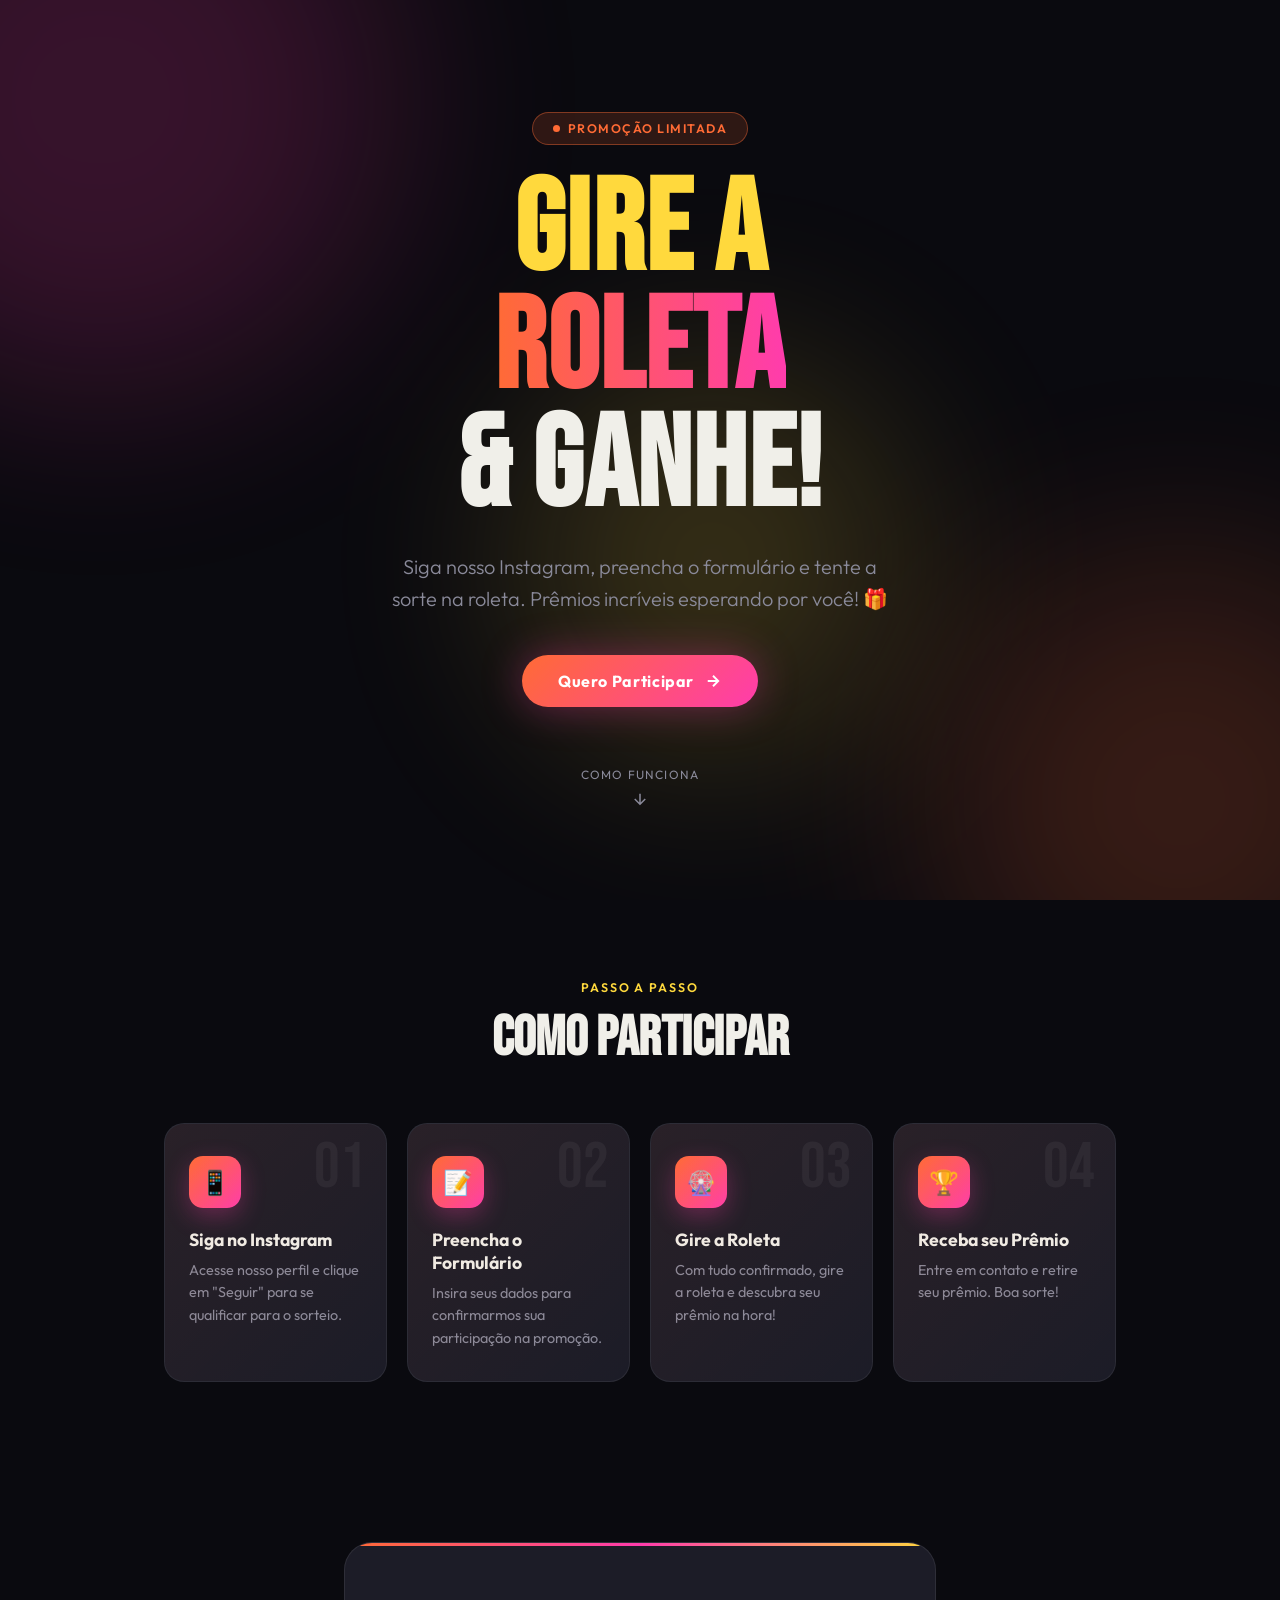
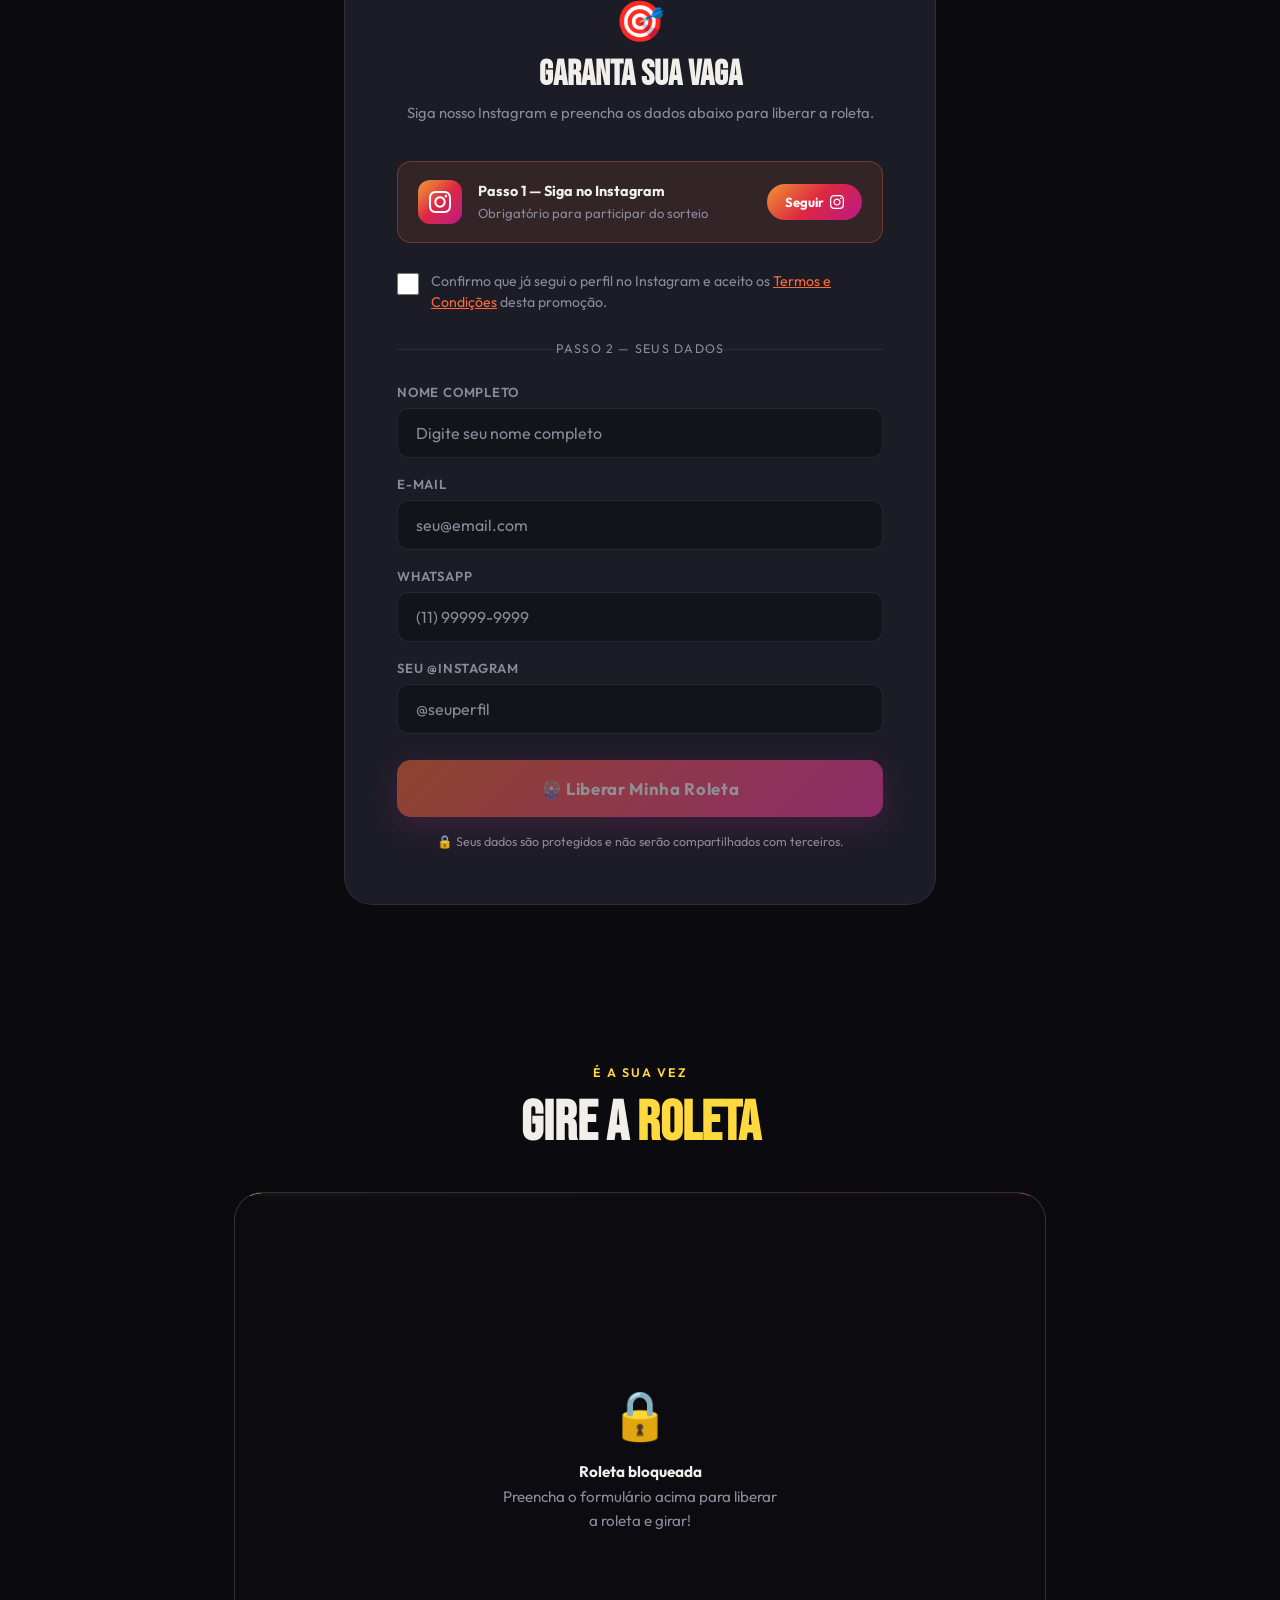
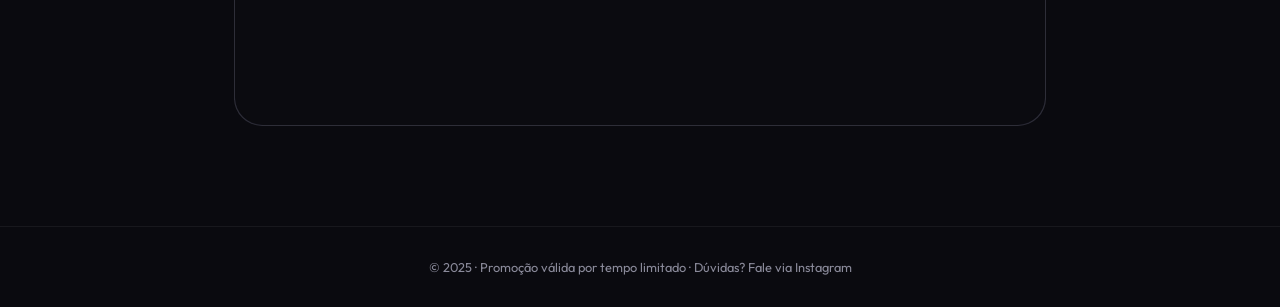
==== landing-promocional.html @ 001ea547 "Add files via upload" ====
<!DOCTYPE html>
<html lang="pt-BR">
<head>
  <meta charset="UTF-8" />
  <meta name="viewport" content="width=device-width, initial-scale=1.0" />
  <title>Gire a Roleta & Ganhe!</title>
  <link href="https://fonts.googleapis.com/css2?family=Bebas+Neue&family=Outfit:wght@300;400;600;700&display=swap" rel="stylesheet" />
  <style>
    :root {
      --gold: #FFD93D;
      --orange: #FF6B35;
      --pink: #FF3CAC;
      --bg: #0A0A0F;
      --surface: #13131A;
      --card: #1C1C27;
      --text: #F0EFE9;
      --muted: #8A8A9A;
    }

    *, *::before, *::after { box-sizing: border-box; margin: 0; padding: 0; }

    html { scroll-behavior: smooth; }

    body {
      font-family: 'Outfit', sans-serif;
      background: var(--bg);
      color: var(--text);
      overflow-x: hidden;
    }

    /* ── BACKGROUND BLOBS ── */
    .blobs {
      position: fixed; inset: 0; z-index: 0; pointer-events: none; overflow: hidden;
    }
    .blob {
      position: absolute; border-radius: 50%; filter: blur(100px); opacity: 0.18;
      animation: drift 18s ease-in-out infinite alternate;
    }
    .blob-1 { width: 600px; height: 600px; background: var(--pink); top: -200px; left: -200px; animation-delay: 0s; }
    .blob-2 { width: 500px; height: 500px; background: var(--orange); bottom: -150px; right: -150px; animation-delay: -6s; }
    .blob-3 { width: 400px; height: 400px; background: var(--gold); top: 40%; left: 40%; animation-delay: -12s; }

    @keyframes drift {
      from { transform: translate(0, 0) scale(1); }
      to   { transform: translate(40px, 30px) scale(1.08); }
    }

    /* ── WRAPPER ── */
    .wrapper { position: relative; z-index: 1; }

    /* ── HERO ── */
    .hero {
      min-height: 100vh;
      display: flex; flex-direction: column; align-items: center; justify-content: center;
      text-align: center;
      padding: 80px 24px 60px;
      gap: 0;
    }

    .badge {
      display: inline-flex; align-items: center; gap: 8px;
      background: rgba(255,109,53,0.15);
      border: 1px solid rgba(255,109,53,0.4);
      border-radius: 999px;
      padding: 8px 20px;
      font-size: 0.78rem;
      font-weight: 600;
      letter-spacing: 0.12em;
      text-transform: uppercase;
      color: var(--orange);
      margin-bottom: 28px;
      animation: fadeUp 0.6s ease both;
    }
    .badge .dot { width: 7px; height: 7px; background: var(--orange); border-radius: 50%; animation: pulse 1.4s ease infinite; }
    @keyframes pulse { 0%,100%{opacity:1;transform:scale(1)} 50%{opacity:0.5;transform:scale(1.4)} }

    .hero-title {
      font-family: 'Bebas Neue', sans-serif;
      font-size: clamp(3.5rem, 10vw, 8rem);
      line-height: 0.92;
      letter-spacing: 0.01em;
      animation: fadeUp 0.6s 0.1s ease both;
    }
    .hero-title .line-gold { color: var(--gold); }
    .hero-title .line-grad {
      background: linear-gradient(90deg, var(--orange), var(--pink));
      -webkit-background-clip: text; -webkit-text-fill-color: transparent;
    }

    .hero-sub {
      margin-top: 24px;
      font-size: clamp(1rem, 2.5vw, 1.25rem);
      color: var(--muted);
      max-width: 520px;
      line-height: 1.6;
      font-weight: 300;
      animation: fadeUp 0.6s 0.2s ease both;
    }

    .hero-cta {
      margin-top: 40px;
      animation: fadeUp 0.6s 0.3s ease both;
    }
    .btn-primary {
      display: inline-flex; align-items: center; gap: 10px;
      background: linear-gradient(135deg, var(--orange), var(--pink));
      color: #fff;
      font-family: 'Outfit', sans-serif;
      font-weight: 700;
      font-size: 1rem;
      letter-spacing: 0.04em;
      padding: 16px 36px;
      border-radius: 999px;
      border: none;
      cursor: pointer;
      text-decoration: none;
      transition: transform 0.2s, box-shadow 0.2s;
      box-shadow: 0 0 40px rgba(255,60,172,0.35);
    }
    .btn-primary:hover { transform: translateY(-3px) scale(1.03); box-shadow: 0 0 60px rgba(255,60,172,0.5); }
    .btn-primary svg { transition: transform 0.2s; }
    .btn-primary:hover svg { transform: translateX(4px); }

    .scroll-hint {
      margin-top: 60px;
      display: flex; flex-direction: column; align-items: center; gap: 8px;
      color: var(--muted); font-size: 0.75rem; letter-spacing: 0.1em; text-transform: uppercase;
      animation: fadeUp 0.6s 0.5s ease both;
    }
    .scroll-hint .arrow { animation: bounce 1.6s ease infinite; }
    @keyframes bounce { 0%,100%{transform:translateY(0)} 50%{transform:translateY(6px)} }

    @keyframes fadeUp { from { opacity:0; transform:translateY(24px); } to { opacity:1; transform:translateY(0); } }

    /* ── STEPS ── */
    .steps-section {
      padding: 80px 24px;
      max-width: 1000px;
      margin: 0 auto;
    }
    .section-label {
      text-align: center;
      font-size: 0.78rem;
      font-weight: 600;
      letter-spacing: 0.16em;
      text-transform: uppercase;
      color: var(--gold);
      margin-bottom: 16px;
    }
    .section-title {
      font-family: 'Bebas Neue', sans-serif;
      font-size: clamp(2.2rem, 5vw, 3.5rem);
      text-align: center;
      line-height: 1;
      margin-bottom: 56px;
    }

    .steps-grid {
      display: grid;
      grid-template-columns: repeat(auto-fit, minmax(220px, 1fr));
      gap: 20px;
    }
    .step-card {
      background: var(--card);
      border: 1px solid rgba(255,255,255,0.07);
      border-radius: 20px;
      padding: 32px 24px;
      position: relative;
      overflow: hidden;
      transition: transform 0.25s, border-color 0.25s;
    }
    .step-card:hover { transform: translateY(-6px); border-color: rgba(255,109,53,0.4); }
    .step-card::before {
      content: '';
      position: absolute; inset: 0;
      background: linear-gradient(135deg, rgba(255,109,53,0.06), transparent);
      pointer-events: none;
    }
    .step-num {
      font-family: 'Bebas Neue', sans-serif;
      font-size: 4rem;
      line-height: 1;
      color: rgba(255,255,255,0.05);
      position: absolute; top: 12px; right: 20px;
    }
    .step-icon {
      width: 52px; height: 52px;
      background: linear-gradient(135deg, var(--orange), var(--pink));
      border-radius: 14px;
      display: flex; align-items: center; justify-content: center;
      font-size: 1.5rem;
      margin-bottom: 20px;
      box-shadow: 0 8px 24px rgba(255,60,172,0.3);
    }
    .step-card h3 { font-size: 1.1rem; font-weight: 700; margin-bottom: 8px; }
    .step-card p { font-size: 0.9rem; color: var(--muted); line-height: 1.55; }

    /* ── FORM SECTION ── */
    .form-section {
      padding: 80px 24px;
      max-width: 640px;
      margin: 0 auto;
      scroll-margin-top: 40px;
    }
    .form-card {
      background: var(--card);
      border: 1px solid rgba(255,255,255,0.08);
      border-radius: 28px;
      padding: clamp(28px, 6vw, 52px);
      position: relative;
      overflow: hidden;
    }
    .form-card::before {
      content: '';
      position: absolute; top: 0; left: 0; right: 0; height: 3px;
      background: linear-gradient(90deg, var(--orange), var(--pink), var(--gold));
    }

    .form-header { text-align: center; margin-bottom: 36px; }
    .form-header .emoji { font-size: 2.5rem; margin-bottom: 12px; display: block; }
    .form-header h2 {
      font-family: 'Bebas Neue', sans-serif;
      font-size: 2.2rem;
      line-height: 1;
      margin-bottom: 10px;
    }
    .form-header p { color: var(--muted); font-size: 0.92rem; line-height: 1.55; }

    /* Instagram step */
    .ig-step {
      background: rgba(255,109,53,0.1);
      border: 1px solid rgba(255,109,53,0.3);
      border-radius: 14px;
      padding: 18px 20px;
      display: flex; align-items: center; gap: 16px;
      margin-bottom: 28px;
      transition: border-color 0.2s;
    }
    .ig-step:hover { border-color: rgba(255,109,53,0.6); }
    .ig-logo {
      width: 44px; height: 44px; flex-shrink: 0;
      background: linear-gradient(135deg, #f09433, #e6683c, #dc2743, #cc2366, #bc1888);
      border-radius: 12px;
      display: flex; align-items: center; justify-content: center;
    }
    .ig-logo svg { color: #fff; }
    .ig-step-text { flex: 1; }
    .ig-step-text strong { display: block; font-size: 0.9rem; margin-bottom: 2px; }
    .ig-step-text span { font-size: 0.82rem; color: var(--muted); }
    .ig-btn {
      display: inline-flex; align-items: center; gap: 6px;
      background: linear-gradient(135deg, #f09433, #dc2743, #bc1888);
      color: #fff;
      font-weight: 700;
      font-size: 0.82rem;
      padding: 10px 18px;
      border-radius: 999px;
      text-decoration: none;
      white-space: nowrap;
      transition: transform 0.2s, opacity 0.2s;
    }
    .ig-btn:hover { transform: scale(1.05); opacity: 0.9; }

    /* Confirm checkbox */
    .confirm-row {
      display: flex; align-items: flex-start; gap: 12px;
      margin-bottom: 28px;
    }
    .custom-checkbox {
      width: 22px; height: 22px; flex-shrink: 0; margin-top: 2px;
      accent-color: var(--orange);
      cursor: pointer;
    }
    .confirm-row label { font-size: 0.88rem; color: var(--muted); line-height: 1.5; cursor: pointer; }
    .confirm-row label a { color: var(--orange); }

    /* Form fields */
    .form-group { margin-bottom: 18px; }
    .form-group label {
      display: block;
      font-size: 0.82rem;
      font-weight: 600;
      letter-spacing: 0.06em;
      text-transform: uppercase;
      color: var(--muted);
      margin-bottom: 8px;
    }
    .form-group input {
      width: 100%;
      background: var(--surface);
      border: 1.5px solid rgba(255,255,255,0.08);
      border-radius: 12px;
      padding: 14px 18px;
      color: var(--text);
      font-family: 'Outfit', sans-serif;
      font-size: 1rem;
      outline: none;
      transition: border-color 0.2s, box-shadow 0.2s;
    }
    .form-group input:focus {
      border-color: var(--orange);
      box-shadow: 0 0 0 3px rgba(255,109,53,0.15);
    }
    .form-group input::placeholder { color: var(--muted); }

    .form-divider {
      text-align: center;
      font-size: 0.78rem;
      color: var(--muted);
      letter-spacing: 0.1em;
      text-transform: uppercase;
      margin: 28px 0;
      position: relative;
    }
    .form-divider::before, .form-divider::after {
      content: '';
      position: absolute; top: 50%;
      width: calc(50% - 60px);
      height: 1px;
      background: rgba(255,255,255,0.07);
    }
    .form-divider::before { left: 0; }
    .form-divider::after { right: 0; }

    .btn-submit {
      width: 100%;
      background: linear-gradient(135deg, var(--orange), var(--pink));
      color: #fff;
      font-family: 'Outfit', sans-serif;
      font-weight: 700;
      font-size: 1.05rem;
      letter-spacing: 0.04em;
      padding: 18px;
      border-radius: 14px;
      border: none;
      cursor: pointer;
      transition: transform 0.2s, box-shadow 0.2s, opacity 0.2s;
      box-shadow: 0 8px 32px rgba(255,60,172,0.3);
      margin-top: 8px;
    }
    .btn-submit:hover { transform: translateY(-2px); box-shadow: 0 12px 40px rgba(255,60,172,0.45); }
    .btn-submit:disabled { opacity: 0.5; cursor: not-allowed; transform: none; }

    .privacy-note {
      text-align: center;
      font-size: 0.78rem;
      color: var(--muted);
      margin-top: 16px;
      line-height: 1.5;
    }

    /* ── SUCCESS STATE ── */
    .success-state {
      display: none;
      text-align: center;
      padding: 20px 0;
    }
    .success-state .trophy { font-size: 4rem; display: block; margin-bottom: 16px; animation: pop 0.5s ease; }
    .success-state h3 {
      font-family: 'Bebas Neue', sans-serif;
      font-size: 2rem;
      margin-bottom: 12px;
      background: linear-gradient(90deg, var(--gold), var(--orange));
      -webkit-background-clip: text; -webkit-text-fill-color: transparent;
    }
    .success-state p { color: var(--muted); line-height: 1.6; margin-bottom: 28px; }
    @keyframes pop { from{transform:scale(0) rotate(-20deg)} 60%{transform:scale(1.2) rotate(5deg)} to{transform:scale(1) rotate(0)} }

    /* ── ROLETA SECTION ── */
    .roleta-section {
      padding: 80px 24px 100px;
      max-width: 860px;
      margin: 0 auto;
      text-align: center;
    }
    .roleta-wrapper {
      background: var(--card);
      border: 1px solid rgba(255,255,255,0.08);
      border-radius: 28px;
      padding: clamp(32px, 6vw, 56px);
      position: relative;
      overflow: hidden;
    }
    .roleta-wrapper::before {
      content: '';
      position: absolute; top: 0; left: 0; right: 0; height: 3px;
      background: linear-gradient(90deg, var(--gold), var(--orange), var(--pink));
    }
    .roleta-locked {
      position: absolute; inset: 0;
      background: rgba(10,10,15,0.92);
      backdrop-filter: blur(6px);
      border-radius: 28px;
      display: flex; flex-direction: column; align-items: center; justify-content: center;
      z-index: 10;
      gap: 16px;
      transition: opacity 0.4s;
    }
    .roleta-locked .lock-icon { font-size: 3rem; }
    .roleta-locked p { color: var(--muted); font-size: 0.95rem; max-width: 280px; line-height: 1.6; text-align: center; }
    .roleta-locked strong { color: var(--text); }

    .embed-container { min-height: 420px; }
    .embed-container iframe, .embed-container > * { max-width: 100%; }

    /* ── FOOTER ── */
    footer {
      padding: 32px 24px;
      text-align: center;
      border-top: 1px solid rgba(255,255,255,0.06);
      color: var(--muted);
      font-size: 0.8rem;
    }

    /* ── RESPONSIVE ── */
    @media (max-width: 600px) {
      .ig-step { flex-wrap: wrap; }
      .ig-btn { width: 100%; justify-content: center; margin-top: 8px; }
      .steps-grid { grid-template-columns: 1fr; }
    }
  </style>
</head>
<body>

<div class="blobs">
  <div class="blob blob-1"></div>
  <div class="blob blob-2"></div>
  <div class="blob blob-3"></div>
</div>

<div class="wrapper">

  <!-- ── HERO ── -->
  <section class="hero">
    <div class="badge">
      <span class="dot"></span>
      Promoção Limitada
    </div>
    <h1 class="hero-title">
      <span class="line-gold">GIRE A</span><br>
      <span class="line-grad">ROLETA</span><br>
      <span>&amp; GANHE!</span>
    </h1>
    <p class="hero-sub">
      Siga nosso Instagram, preencha o formulário e tente a sorte na roleta. 
      Prêmios incríveis esperando por você! 🎁
    </p>
    <div class="hero-cta">
      <a href="#participar" class="btn-primary">
        Quero Participar
        <svg width="18" height="18" fill="none" stroke="currentColor" stroke-width="2.5" viewBox="0 0 24 24"><path d="M5 12h14M12 5l7 7-7 7"/></svg>
      </a>
    </div>
    <div class="scroll-hint">
      <span>Como funciona</span>
      <svg class="arrow" width="18" height="18" fill="none" stroke="currentColor" stroke-width="2" viewBox="0 0 24 24"><path d="M12 5v14M5 12l7 7 7-7"/></svg>
    </div>
  </section>

  <!-- ── STEPS ── -->
  <section class="steps-section">
    <p class="section-label">Passo a passo</p>
    <h2 class="section-title">Como Participar</h2>
    <div class="steps-grid">
      <div class="step-card">
        <span class="step-num">01</span>
        <div class="step-icon">📱</div>
        <h3>Siga no Instagram</h3>
        <p>Acesse nosso perfil e clique em "Seguir" para se qualificar para o sorteio.</p>
      </div>
      <div class="step-card">
        <span class="step-num">02</span>
        <div class="step-icon">📝</div>
        <h3>Preencha o Formulário</h3>
        <p>Insira seus dados para confirmarmos sua participação na promoção.</p>
      </div>
      <div class="step-card">
        <span class="step-num">03</span>
        <div class="step-icon">🎡</div>
        <h3>Gire a Roleta</h3>
        <p>Com tudo confirmado, gire a roleta e descubra seu prêmio na hora!</p>
      </div>
      <div class="step-card">
        <span class="step-num">04</span>
        <div class="step-icon">🏆</div>
        <h3>Receba seu Prêmio</h3>
        <p>Entre em contato e retire seu prêmio. Boa sorte!</p>
      </div>
    </div>
  </section>

  <!-- ── FORM SECTION ── -->
  <section class="form-section" id="participar">
    <div class="form-card">

      <div id="form-content">
        <div class="form-header">
          <span class="emoji">🎯</span>
          <h2>Garanta sua Vaga</h2>
          <p>Siga nosso Instagram e preencha os dados abaixo para liberar a roleta.</p>
        </div>

        <!-- Instagram step -->
        <div class="ig-step">
          <div class="ig-logo">
            <svg width="22" height="22" fill="currentColor" viewBox="0 0 24 24">
              <path d="M12 2.163c3.204 0 3.584.012 4.85.07 3.252.148 4.771 1.691 4.919 4.919.058 1.265.069 1.645.069 4.849 0 3.205-.012 3.584-.069 4.849-.149 3.225-1.664 4.771-4.919 4.919-1.266.058-1.644.07-4.85.07-3.204 0-3.584-.012-4.849-.07-3.26-.149-4.771-1.699-4.919-4.92-.058-1.265-.07-1.644-.07-4.849 0-3.204.013-3.583.07-4.849.149-3.227 1.664-4.771 4.919-4.919 1.266-.057 1.645-.069 4.849-.069zm0-2.163c-3.259 0-3.667.014-4.947.072-4.358.2-6.78 2.618-6.98 6.98-.059 1.281-.073 1.689-.073 4.948 0 3.259.014 3.668.072 4.948.2 4.358 2.618 6.78 6.98 6.98 1.281.058 1.689.072 4.948.072 3.259 0 3.668-.014 4.948-.072 4.354-.2 6.782-2.618 6.979-6.98.059-1.28.073-1.689.073-4.948 0-3.259-.014-3.667-.072-4.947-.196-4.354-2.617-6.78-6.979-6.98-1.281-.059-1.69-.073-4.949-.073zm0 5.838c-3.403 0-6.162 2.759-6.162 6.162s2.759 6.163 6.162 6.163 6.162-2.759 6.162-6.163c0-3.403-2.759-6.162-6.162-6.162zm0 10.162c-2.209 0-4-1.79-4-4 0-2.209 1.791-4 4-4s4 1.791 4 4c0 2.21-1.791 4-4 4zm6.406-11.845c-.796 0-1.441.645-1.441 1.44s.645 1.44 1.441 1.44c.795 0 1.439-.645 1.439-1.44s-.644-1.44-1.439-1.44z"/>
            </svg>
          </div>
          <div class="ig-step-text">
            <strong>Passo 1 — Siga no Instagram</strong>
            <span>Obrigatório para participar do sorteio</span>
          </div>
          <a href="https://www.instagram.com/" target="_blank" class="ig-btn" id="ig-follow-btn" onclick="markFollowed()">
            Seguir
            <svg width="14" height="14" fill="currentColor" viewBox="0 0 24 24"><path d="M12 2.163c3.204 0 3.584.012 4.85.07 3.252.148 4.771 1.691 4.919 4.919.058 1.265.069 1.645.069 4.849 0 3.205-.012 3.584-.069 4.849-.149 3.225-1.664 4.771-4.919 4.919-1.266.058-1.644.07-4.85.07-3.204 0-3.584-.012-4.849-.07-3.26-.149-4.771-1.699-4.919-4.92-.058-1.265-.07-1.644-.07-4.849 0-3.204.013-3.583.07-4.849.149-3.227 1.664-4.771 4.919-4.919 1.266-.057 1.645-.069 4.849-.069zm0-2.163c-3.259 0-3.667.014-4.947.072-4.358.2-6.78 2.618-6.98 6.98-.059 1.281-.073 1.689-.073 4.948 0 3.259.014 3.668.072 4.948.2 4.358 2.618 6.78 6.98 6.98 1.281.058 1.689.072 4.948.072 3.259 0 3.668-.014 4.948-.072 4.354-.2 6.782-2.618 6.979-6.98.059-1.28.073-1.689.073-4.948 0-3.259-.014-3.667-.072-4.947-.196-4.354-2.617-6.78-6.979-6.98-1.281-.059-1.69-.073-4.949-.073zm0 5.838c-3.403 0-6.162 2.759-6.162 6.162s2.759 6.163 6.162 6.163 6.162-2.759 6.162-6.163c0-3.403-2.759-6.162-6.162-6.162zm0 10.162c-2.209 0-4-1.79-4-4 0-2.209 1.791-4 4-4s4 1.791 4 4c0 2.21-1.791 4-4 4zm6.406-11.845c-.796 0-1.441.645-1.441 1.44s.645 1.44 1.441 1.44c.795 0 1.439-.645 1.439-1.44s-.644-1.44-1.439-1.44z"/></svg>
          </a>
        </div>

        <!-- Confirm followed -->
        <div class="confirm-row">
          <input type="checkbox" class="custom-checkbox" id="followed-check" onchange="toggleSubmit()" />
          <label for="followed-check">
            Confirmo que já segui o perfil no Instagram e aceito os <a href="#">Termos e Condições</a> desta promoção.
          </label>
        </div>

        <div class="form-divider">Passo 2 — Seus Dados</div>

        <!-- Fields -->
        <div class="form-group">
          <label for="nome">Nome Completo</label>
          <input type="text" id="nome" placeholder="Digite seu nome completo" required />
        </div>
        <div class="form-group">
          <label for="email">E-mail</label>
          <input type="email" id="email" placeholder="seu@email.com" required />
        </div>
        <div class="form-group">
          <label for="whatsapp">WhatsApp</label>
          <input type="tel" id="whatsapp" placeholder="(11) 99999-9999" />
        </div>
        <div class="form-group">
          <label for="instagram">Seu @Instagram</label>
          <input type="text" id="instagram" placeholder="@seuperfil" required />
        </div>

        <button class="btn-submit" id="submit-btn" onclick="handleSubmit()" disabled>
          🎡 Liberar Minha Roleta
        </button>

        <p class="privacy-note">🔒 Seus dados são protegidos e não serão compartilhados com terceiros.</p>
      </div>

      <!-- Success state -->
      <div class="success-state" id="success-state">
        <span class="trophy">🏆</span>
        <h3>Tá na Promoção!</h3>
        <p>Incrível! Você está participando. Agora role a página para baixo e gire a roleta para descobrir seu prêmio!</p>
        <a href="#roleta" class="btn-primary" style="display:inline-flex">
          Ir para a Roleta
          <svg width="18" height="18" fill="none" stroke="currentColor" stroke-width="2.5" viewBox="0 0 24 24"><path d="M5 12h14M12 5l7 7-7 7"/></svg>
        </a>
      </div>

    </div>
  </section>

  <!-- ── ROLETA SECTION ── -->
  <section class="roleta-section" id="roleta">
    <p class="section-label">É a sua vez</p>
    <h2 class="section-title" style="margin-bottom:40px">Gire a <span style="color:var(--gold)">Roleta</span></h2>
    <div class="roleta-wrapper">

      <!-- Locked overlay -->
      <div class="roleta-locked" id="roleta-locked">
        <span class="lock-icon">🔒</span>
        <p><strong>Roleta bloqueada</strong><br>Preencha o formulário acima para liberar a roleta e girar!</p>
      </div>

      <!-- Embed -->
      <div class="embed-container" id="roleta-embed">
        <script type="text/javascript" src="https://app-sorteos.com/embed/embed.js" data-promotion="MNyNdp7v" async></script>
      </div>

    </div>
  </section>

  <footer>
    <p>© 2025 · Promoção válida por tempo limitado · Dúvidas? Fale via Instagram</p>
  </footer>

</div>

<script>
  let followed = false;

  function markFollowed() {
    // Called when user clicks the follow button
    setTimeout(() => {
      // We trust the checkbox confirmation, not auto-marking
    }, 500);
  }

  function toggleSubmit() {
    const checked = document.getElementById('followed-check').checked;
    document.getElementById('submit-btn').disabled = !checked;
  }

  function handleSubmit() {
    const nome = document.getElementById('nome').value.trim();
    const email = document.getElementById('email').value.trim();
    const instagram = document.getElementById('instagram').value.trim();

    if (!nome || !email || !instagram) {
      alert('Por favor, preencha todos os campos obrigatórios.');
      return;
    }

    // Show success
    document.getElementById('form-content').style.display = 'none';
    document.getElementById('success-state').style.display = 'block';

    // Unlock roleta
    document.getElementById('roleta-locked').style.opacity = '0';
    setTimeout(() => {
      document.getElementById('roleta-locked').style.display = 'none';
    }, 400);
  }
</script>

</body>
</html>
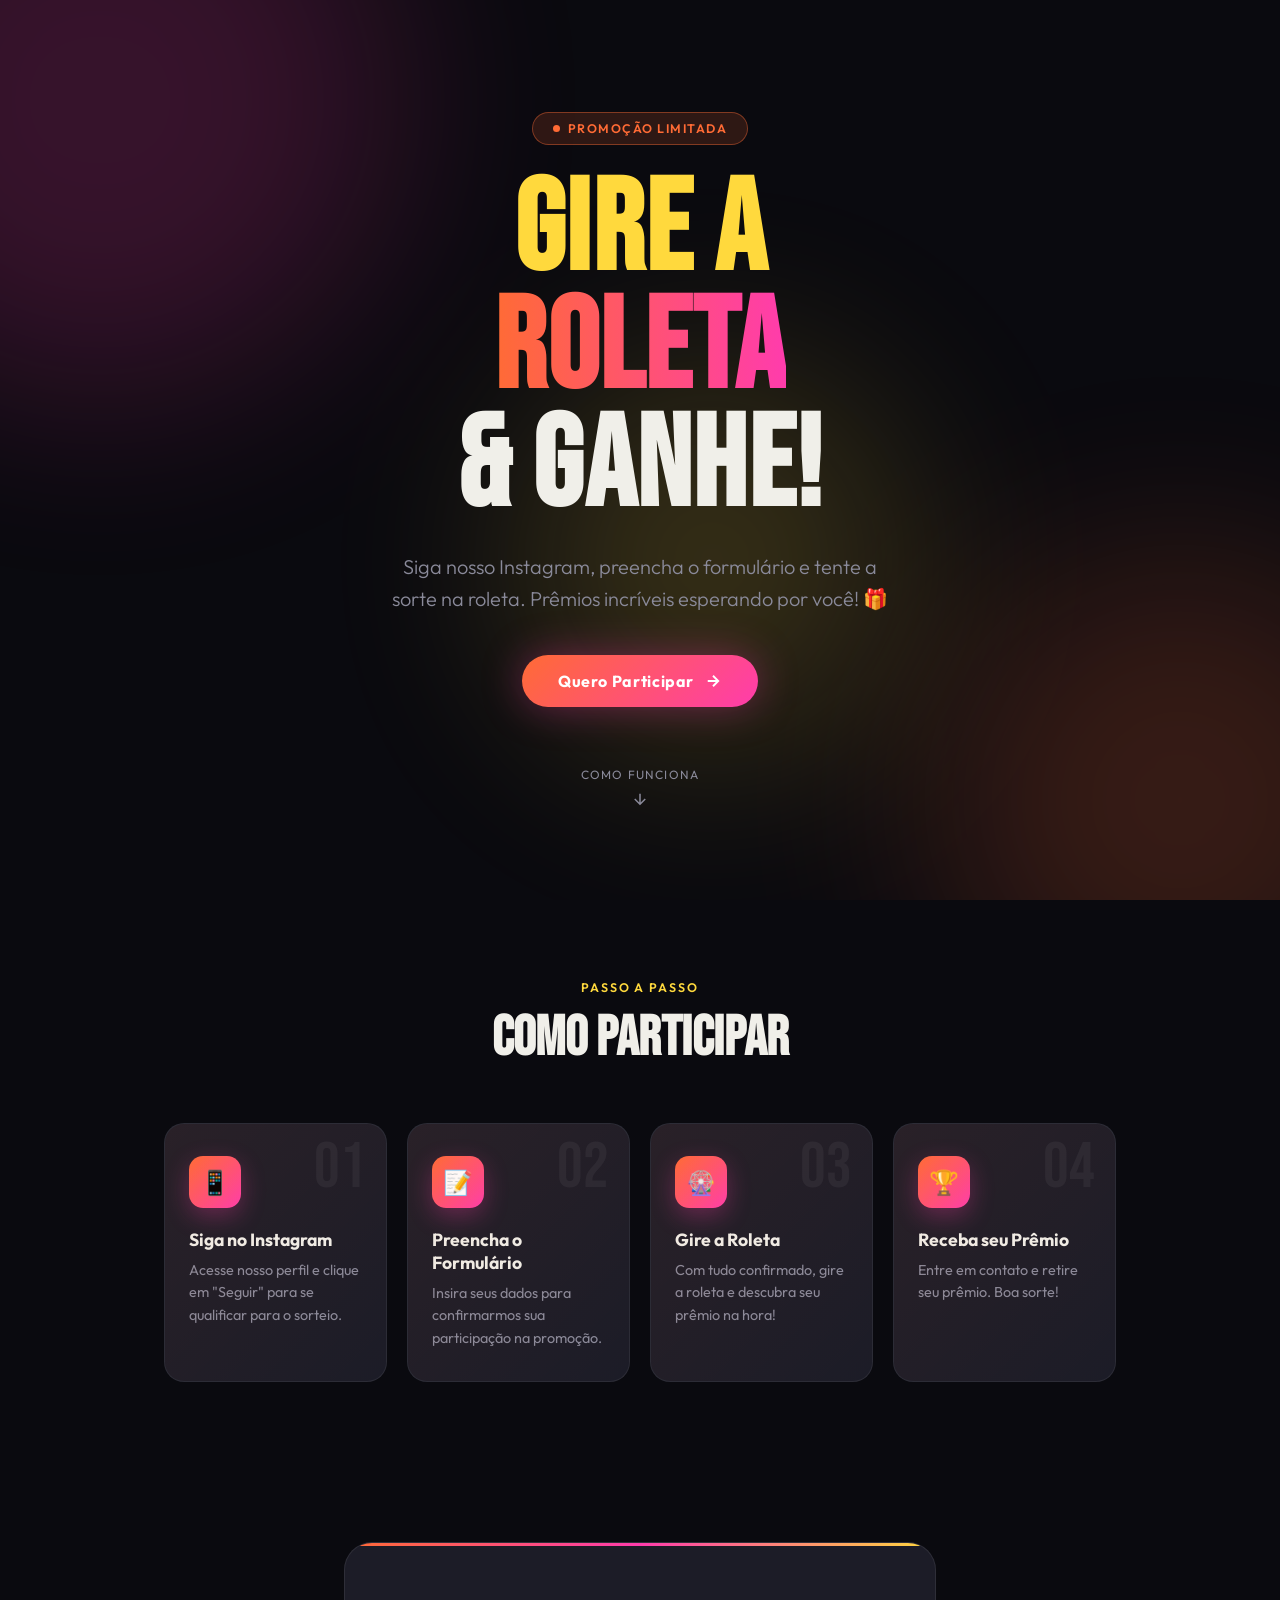
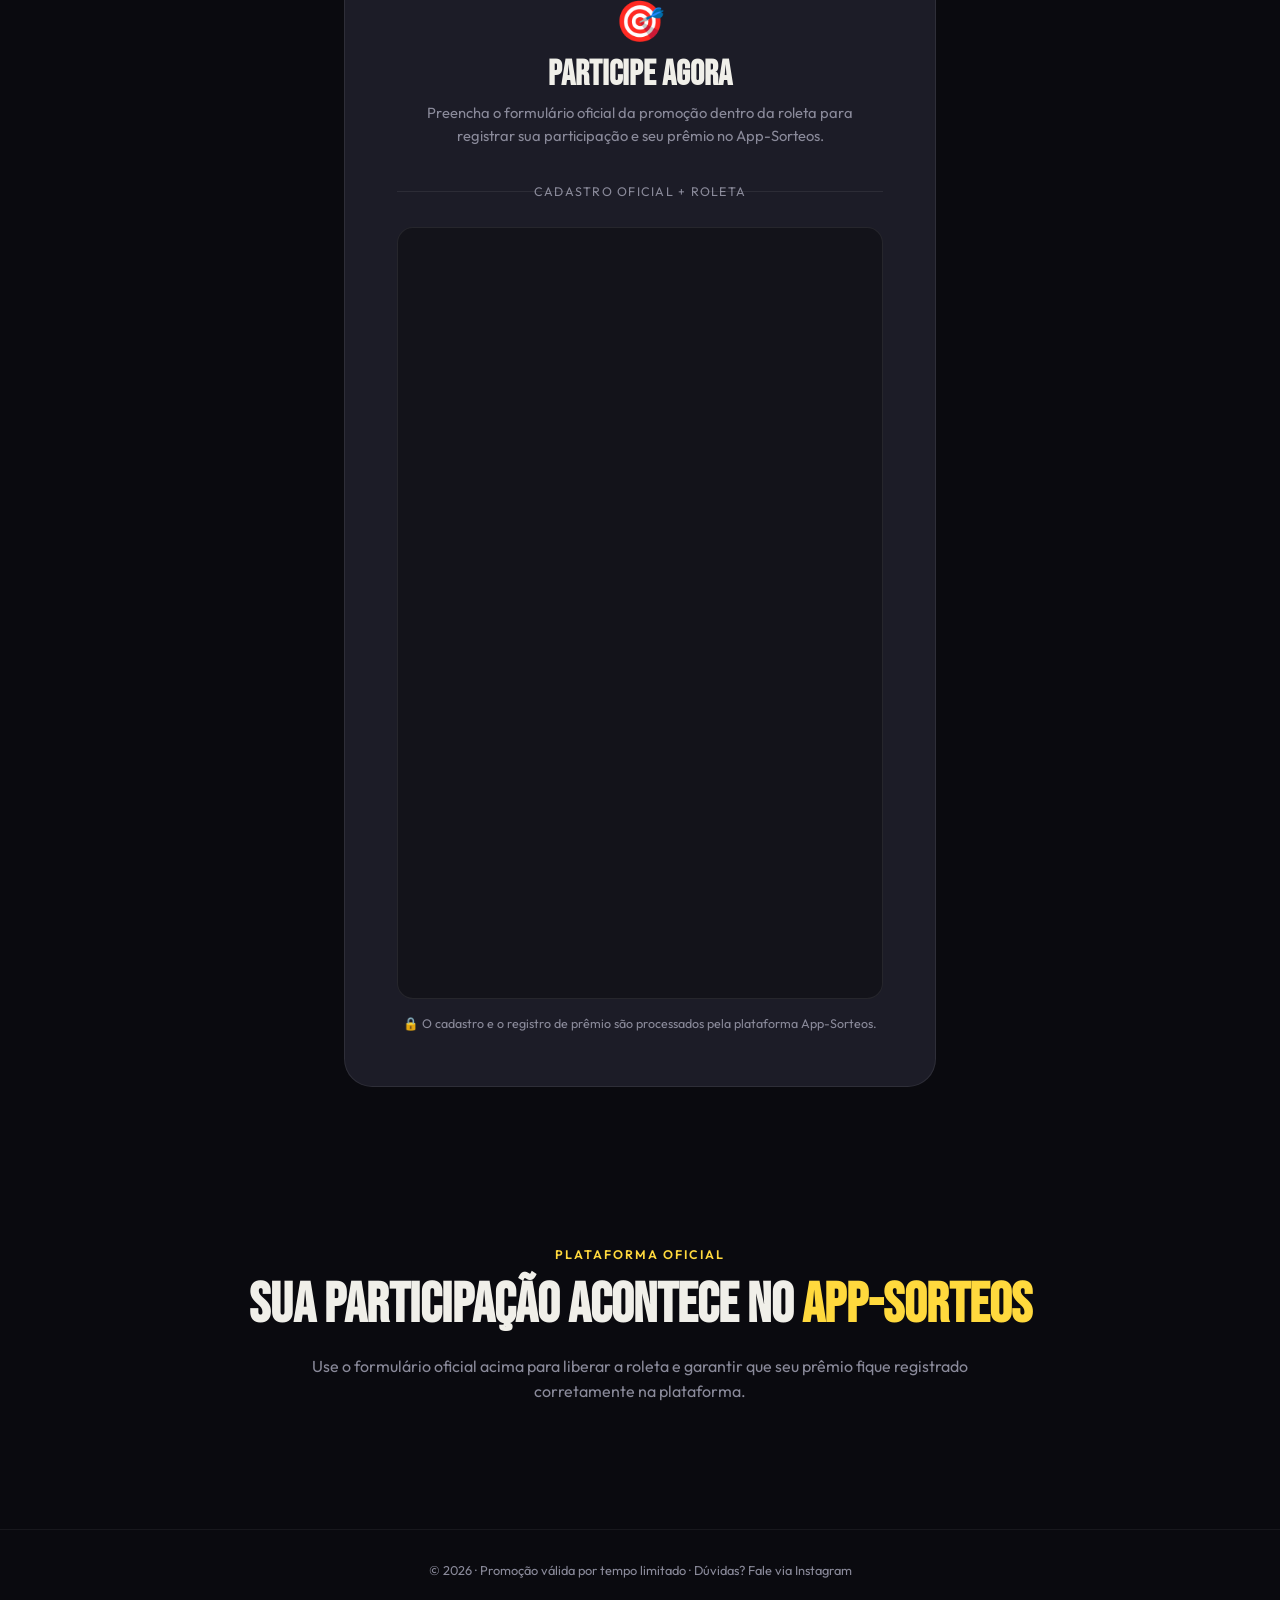
==== commit f51da6ae: "Refatora LP para usar App-Sorteos como fluxo oficial" ====
--- a/landing-promocional.html
+++ b/landing-promocional.html
@@ -402,6 +402,16 @@
 
     .embed-container { min-height: 420px; }
     .embed-container iframe, .embed-container > * { max-width: 100%; }
+
+
+    .widget-shell {
+      background: var(--surface);
+      border: 1px solid rgba(255,255,255,0.08);
+      border-radius: 16px;
+      padding: 10px;
+      min-height: 420px;
+      overflow: hidden;
+    }
 
     /* ── FOOTER ── */
     footer {
@@ -489,145 +499,42 @@
     </div>
   </section>
 
-  <!-- ── FORM SECTION ── -->
+  <!-- ── PARTICIPAR SECTION ── -->
   <section class="form-section" id="participar">
     <div class="form-card">
-
-      <div id="form-content">
-        <div class="form-header">
-          <span class="emoji">🎯</span>
-          <h2>Garanta sua Vaga</h2>
-          <p>Siga nosso Instagram e preencha os dados abaixo para liberar a roleta.</p>
-        </div>
-
-        <!-- Instagram step -->
-        <div class="ig-step">
-          <div class="ig-logo">
-            <svg width="22" height="22" fill="currentColor" viewBox="0 0 24 24">
-              <path d="M12 2.163c3.204 0 3.584.012 4.85.07 3.252.148 4.771 1.691 4.919 4.919.058 1.265.069 1.645.069 4.849 0 3.205-.012 3.584-.069 4.849-.149 3.225-1.664 4.771-4.919 4.919-1.266.058-1.644.07-4.85.07-3.204 0-3.584-.012-4.849-.07-3.26-.149-4.771-1.699-4.919-4.92-.058-1.265-.07-1.644-.07-4.849 0-3.204.013-3.583.07-4.849.149-3.227 1.664-4.771 4.919-4.919 1.266-.057 1.645-.069 4.849-.069zm0-2.163c-3.259 0-3.667.014-4.947.072-4.358.2-6.78 2.618-6.98 6.98-.059 1.281-.073 1.689-.073 4.948 0 3.259.014 3.668.072 4.948.2 4.358 2.618 6.78 6.98 6.98 1.281.058 1.689.072 4.948.072 3.259 0 3.668-.014 4.948-.072 4.354-.2 6.782-2.618 6.979-6.98.059-1.28.073-1.689.073-4.948 0-3.259-.014-3.667-.072-4.947-.196-4.354-2.617-6.78-6.979-6.98-1.281-.059-1.69-.073-4.949-.073zm0 5.838c-3.403 0-6.162 2.759-6.162 6.162s2.759 6.163 6.162 6.163 6.162-2.759 6.162-6.163c0-3.403-2.759-6.162-6.162-6.162zm0 10.162c-2.209 0-4-1.79-4-4 0-2.209 1.791-4 4-4s4 1.791 4 4c0 2.21-1.791 4-4 4zm6.406-11.845c-.796 0-1.441.645-1.441 1.44s.645 1.44 1.441 1.44c.795 0 1.439-.645 1.439-1.44s-.644-1.44-1.439-1.44z"/>
-            </svg>
-          </div>
-          <div class="ig-step-text">
-            <strong>Passo 1 — Siga no Instagram</strong>
-            <span>Obrigatório para participar do sorteio</span>
-          </div>
-          <a href="https://www.instagram.com/" target="_blank" class="ig-btn" id="ig-follow-btn" onclick="markFollowed()">
-            Seguir
-            <svg width="14" height="14" fill="currentColor" viewBox="0 0 24 24"><path d="M12 2.163c3.204 0 3.584.012 4.85.07 3.252.148 4.771 1.691 4.919 4.919.058 1.265.069 1.645.069 4.849 0 3.205-.012 3.584-.069 4.849-.149 3.225-1.664 4.771-4.919 4.919-1.266.058-1.644.07-4.85.07-3.204 0-3.584-.012-4.849-.07-3.26-.149-4.771-1.699-4.919-4.92-.058-1.265-.07-1.644-.07-4.849 0-3.204.013-3.583.07-4.849.149-3.227 1.664-4.771 4.919-4.919 1.266-.057 1.645-.069 4.849-.069zm0-2.163c-3.259 0-3.667.014-4.947.072-4.358.2-6.78 2.618-6.98 6.98-.059 1.281-.073 1.689-.073 4.948 0 3.259.014 3.668.072 4.948.2 4.358 2.618 6.78 6.98 6.98 1.281.058 1.689.072 4.948.072 3.259 0 3.668-.014 4.948-.072 4.354-.2 6.782-2.618 6.979-6.98.059-1.28.073-1.689.073-4.948 0-3.259-.014-3.667-.072-4.947-.196-4.354-2.617-6.78-6.979-6.98-1.281-.059-1.69-.073-4.949-.073zm0 5.838c-3.403 0-6.162 2.759-6.162 6.162s2.759 6.163 6.162 6.163 6.162-2.759 6.162-6.163c0-3.403-2.759-6.162-6.162-6.162zm0 10.162c-2.209 0-4-1.79-4-4 0-2.209 1.791-4 4-4s4 1.791 4 4c0 2.21-1.791 4-4 4zm6.406-11.845c-.796 0-1.441.645-1.441 1.44s.645 1.44 1.441 1.44c.795 0 1.439-.645 1.439-1.44s-.644-1.44-1.439-1.44z"/></svg>
-          </a>
-        </div>
-
-        <!-- Confirm followed -->
-        <div class="confirm-row">
-          <input type="checkbox" class="custom-checkbox" id="followed-check" onchange="toggleSubmit()" />
-          <label for="followed-check">
-            Confirmo que já segui o perfil no Instagram e aceito os <a href="#">Termos e Condições</a> desta promoção.
-          </label>
-        </div>
-
-        <div class="form-divider">Passo 2 — Seus Dados</div>
-
-        <!-- Fields -->
-        <div class="form-group">
-          <label for="nome">Nome Completo</label>
-          <input type="text" id="nome" placeholder="Digite seu nome completo" required />
-        </div>
-        <div class="form-group">
-          <label for="email">E-mail</label>
-          <input type="email" id="email" placeholder="seu@email.com" required />
-        </div>
-        <div class="form-group">
-          <label for="whatsapp">WhatsApp</label>
-          <input type="tel" id="whatsapp" placeholder="(11) 99999-9999" />
-        </div>
-        <div class="form-group">
-          <label for="instagram">Seu @Instagram</label>
-          <input type="text" id="instagram" placeholder="@seuperfil" required />
-        </div>
-
-        <button class="btn-submit" id="submit-btn" onclick="handleSubmit()" disabled>
-          🎡 Liberar Minha Roleta
-        </button>
-
-        <p class="privacy-note">🔒 Seus dados são protegidos e não serão compartilhados com terceiros.</p>
+      <div class="form-header">
+        <span class="emoji">🎯</span>
+        <h2>Participe Agora</h2>
+        <p>Preencha o formulário oficial da promoção dentro da roleta para registrar sua participação e seu prêmio no App-Sorteos.</p>
       </div>
 
-      <!-- Success state -->
-      <div class="success-state" id="success-state">
-        <span class="trophy">🏆</span>
-        <h3>Tá na Promoção!</h3>
-        <p>Incrível! Você está participando. Agora role a página para baixo e gire a roleta para descobrir seu prêmio!</p>
-        <a href="#roleta" class="btn-primary" style="display:inline-flex">
-          Ir para a Roleta
-          <svg width="18" height="18" fill="none" stroke="currentColor" stroke-width="2.5" viewBox="0 0 24 24"><path d="M5 12h14M12 5l7 7-7 7"/></svg>
-        </a>
+      <div class="form-divider">Cadastro oficial + roleta</div>
+
+      <div class="widget-shell" id="widget-shell">
+        <div data-as-widget="MNyNdp7v" data-as-app="fortune-wheel" style="width:100%;height:750px;"></div>
       </div>
 
+      <p class="privacy-note">🔒 O cadastro e o registro de prêmio são processados pela plataforma App-Sorteos.</p>
     </div>
   </section>
 
   <!-- ── ROLETA SECTION ── -->
   <section class="roleta-section" id="roleta">
-    <p class="section-label">É a sua vez</p>
-    <h2 class="section-title" style="margin-bottom:40px">Gire a <span style="color:var(--gold)">Roleta</span></h2>
-    <div class="roleta-wrapper">
-
-      <!-- Locked overlay -->
-      <div class="roleta-locked" id="roleta-locked">
-        <span class="lock-icon">🔒</span>
-        <p><strong>Roleta bloqueada</strong><br>Preencha o formulário acima para liberar a roleta e girar!</p>
-      </div>
-
-      <!-- Embed -->
-      <div class="embed-container" id="roleta-embed">
-        <script type="text/javascript" src="https://app-sorteos.com/embed/embed.js" data-promotion="MNyNdp7v" async></script>
-      </div>
-
-    </div>
+    <p class="section-label">Plataforma oficial</p>
+    <h2 class="section-title" style="margin-bottom:20px">Sua participação acontece no <span style="color:var(--gold)">App-Sorteos</span></h2>
+    <p style="color:var(--muted);max-width:680px;margin:0 auto 24px;line-height:1.6;">
+      Use o formulário oficial acima para liberar a roleta e garantir que seu prêmio fique registrado corretamente na plataforma.
+    </p>
   </section>
 
   <footer>
-    <p>© 2025 · Promoção válida por tempo limitado · Dúvidas? Fale via Instagram</p>
+    <p>© 2026 · Promoção válida por tempo limitado · Dúvidas? Fale via Instagram</p>
   </footer>
 
 </div>
 
-<script>
-  let followed = false;
-
-  function markFollowed() {
-    // Called when user clicks the follow button
-    setTimeout(() => {
-      // We trust the checkbox confirmation, not auto-marking
-    }, 500);
-  }
-
-  function toggleSubmit() {
-    const checked = document.getElementById('followed-check').checked;
-    document.getElementById('submit-btn').disabled = !checked;
-  }
-
-  function handleSubmit() {
-    const nome = document.getElementById('nome').value.trim();
-    const email = document.getElementById('email').value.trim();
-    const instagram = document.getElementById('instagram').value.trim();
-
-    if (!nome || !email || !instagram) {
-      alert('Por favor, preencha todos os campos obrigatórios.');
-      return;
-    }
-
-    // Show success
-    document.getElementById('form-content').style.display = 'none';
-    document.getElementById('success-state').style.display = 'block';
-
-    // Unlock roleta
-    document.getElementById('roleta-locked').style.opacity = '0';
-    setTimeout(() => {
-      document.getElementById('roleta-locked').style.display = 'none';
-    }, 400);
-  }
-</script>
+<script src="https://app-sorteos.com/embed/embed.js" data-promotion="MNyNdp7v"></script>
+
 
 </body>
 </html>
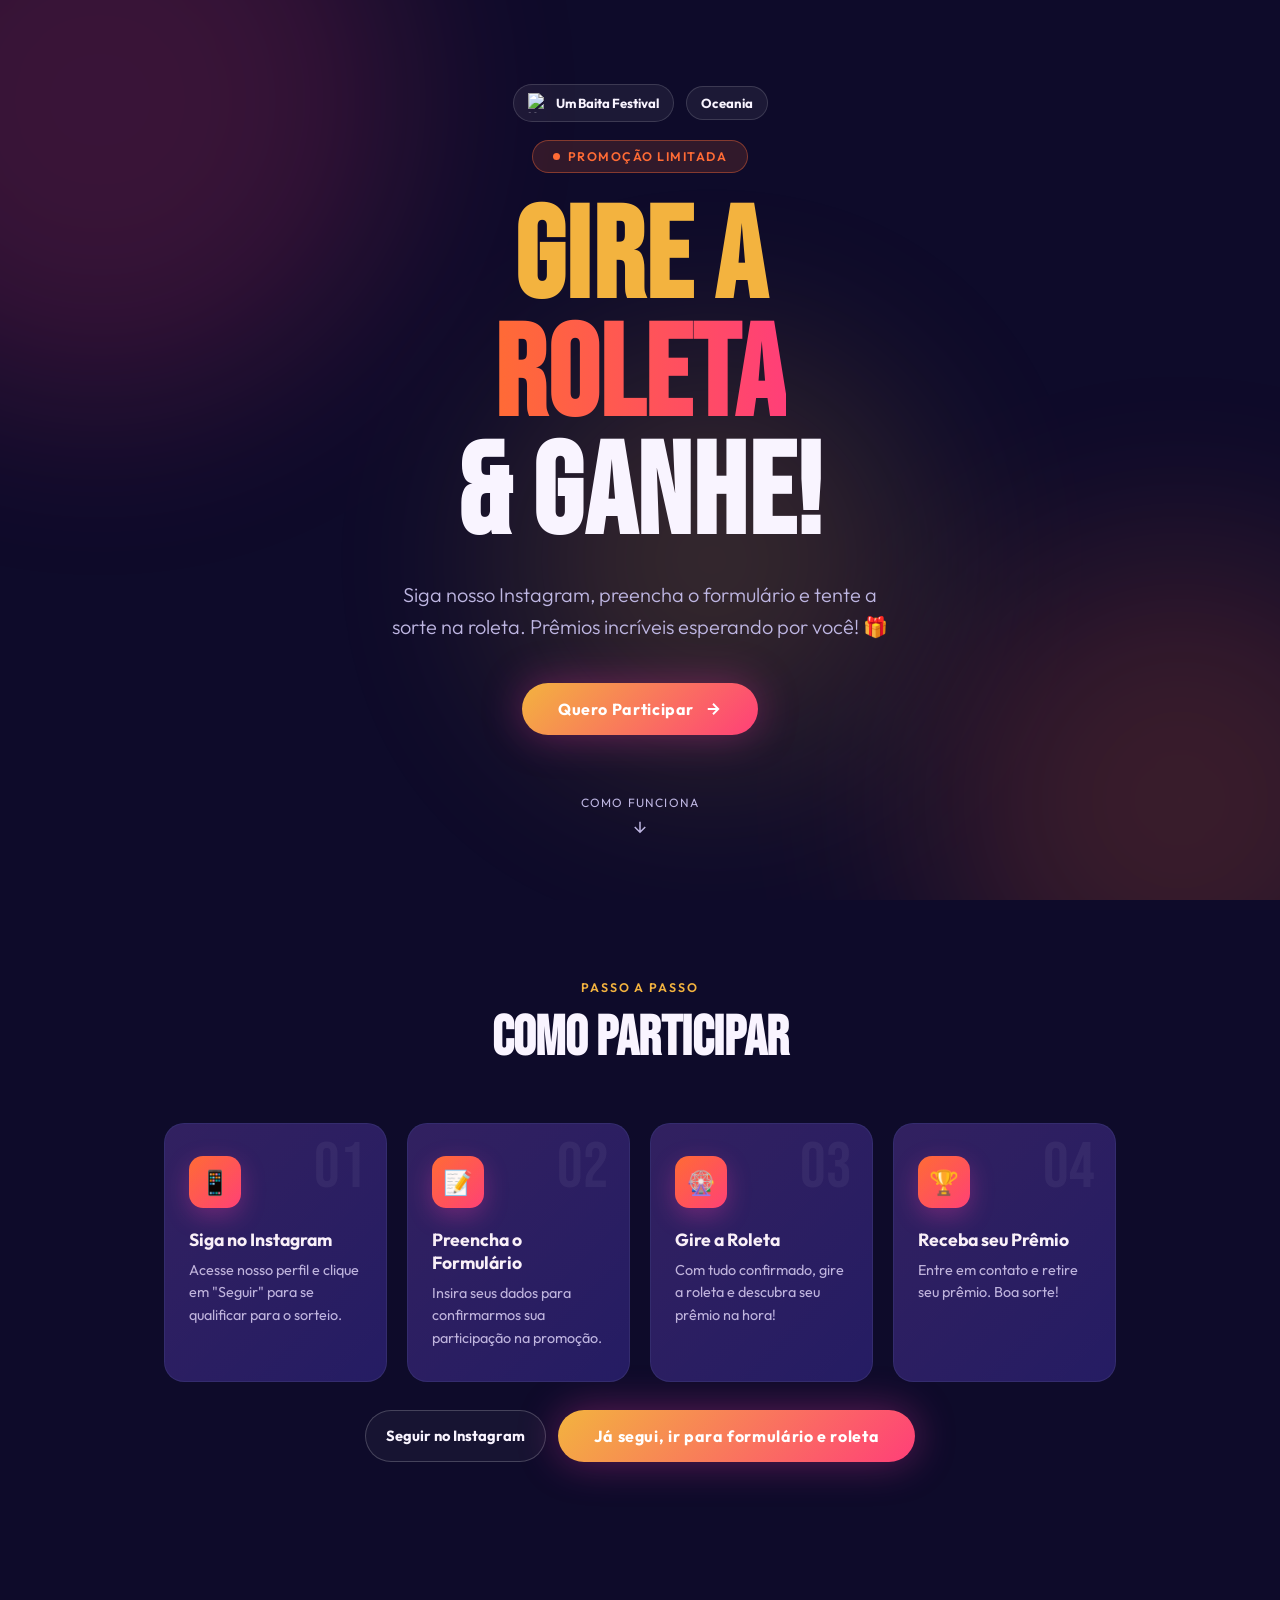
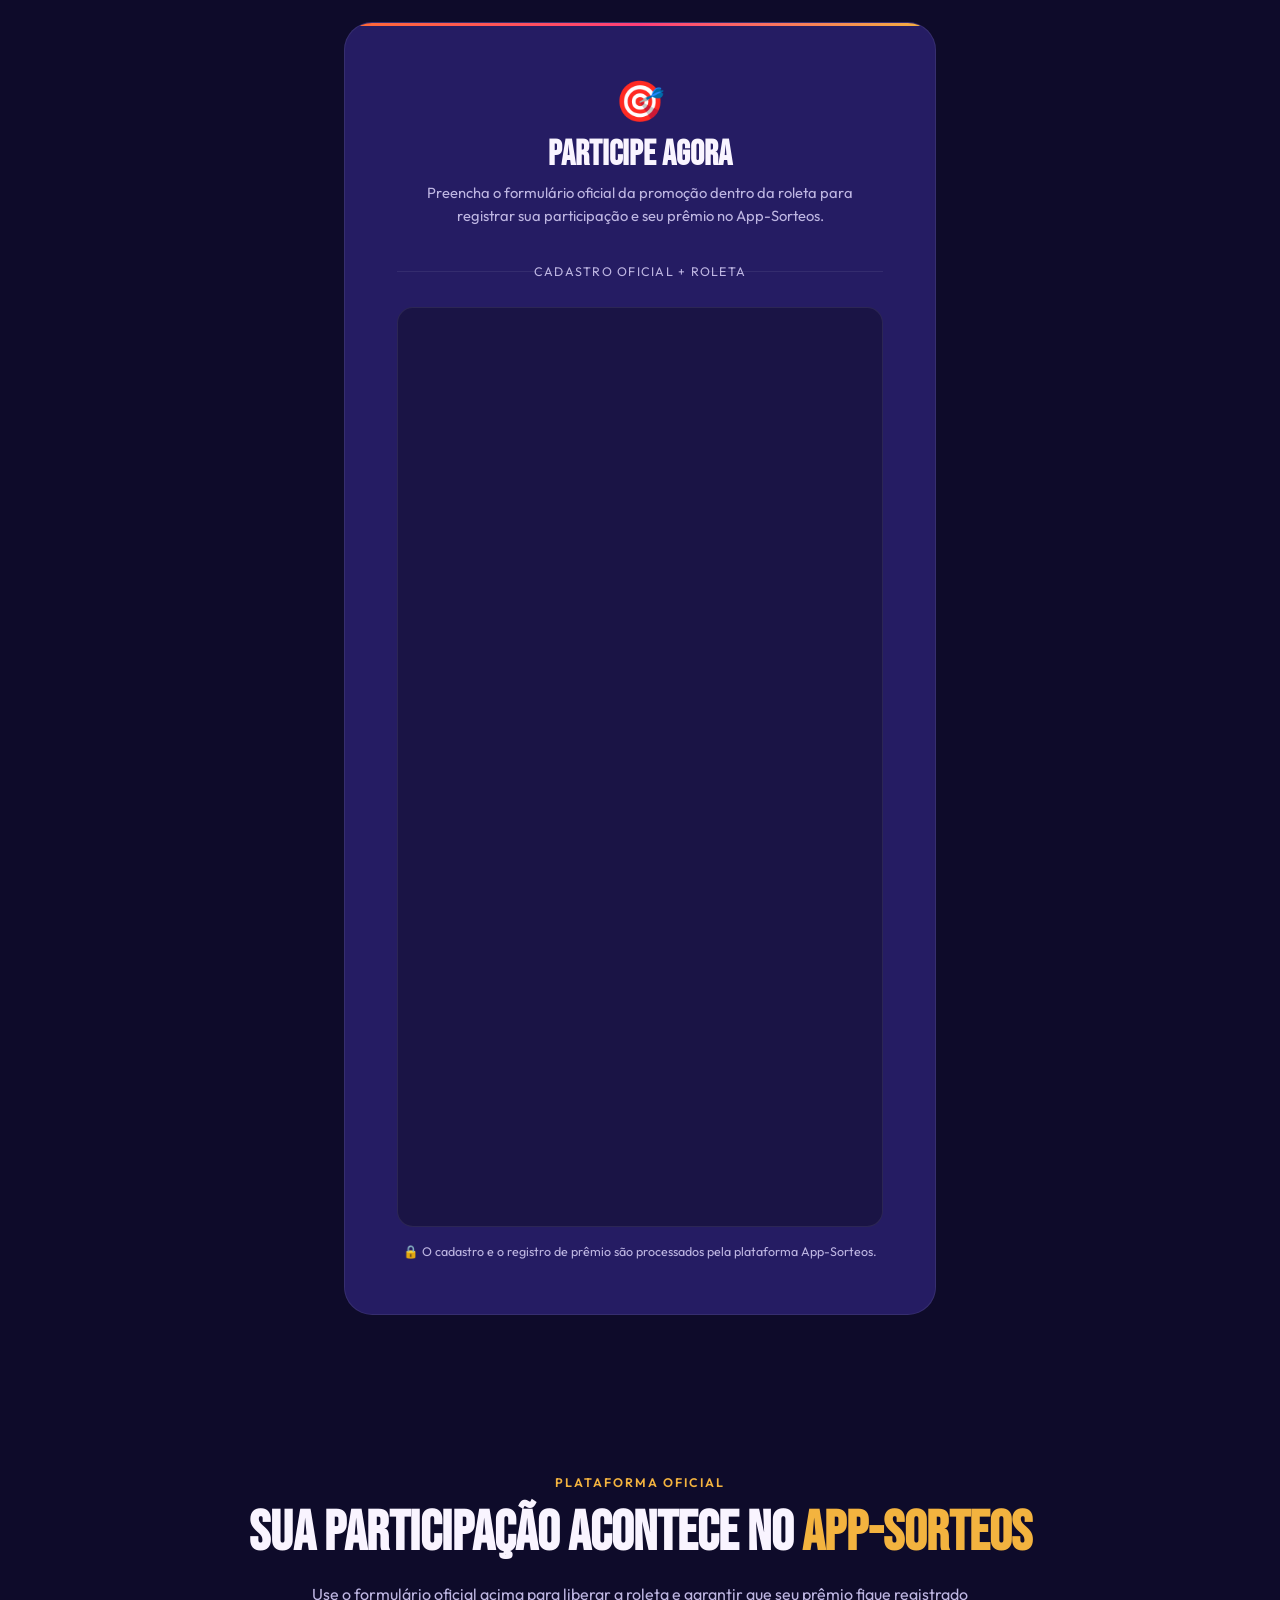
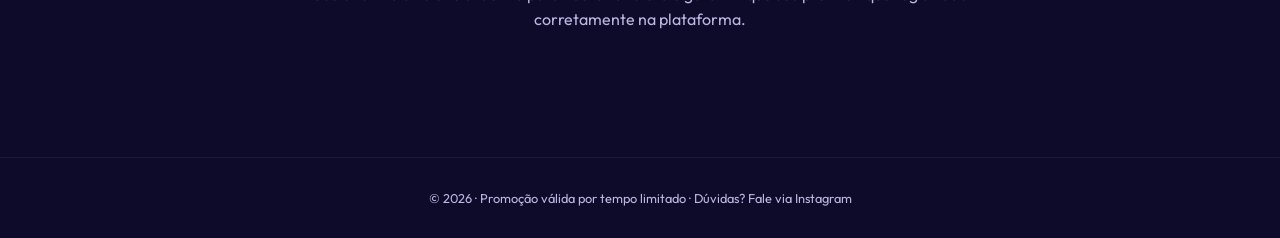
==== commit 62aca266: "Ajusta UX do fluxo e responsividade da roleta no mobile" ====
--- a/landing-promocional.html
+++ b/landing-promocional.html
@@ -7,14 +7,15 @@
   <link href="https://fonts.googleapis.com/css2?family=Bebas+Neue&family=Outfit:wght@300;400;600;700&display=swap" rel="stylesheet" />
   <style>
     :root {
-      --gold: #FFD93D;
+      --gold: #F3B33F;
       --orange: #FF6B35;
-      --pink: #FF3CAC;
-      --bg: #0A0A0F;
-      --surface: #13131A;
-      --card: #1C1C27;
-      --text: #F0EFE9;
-      --muted: #8A8A9A;
+      --pink: #FF3F78;
+      --violet: #3F2D96;
+      --bg: #0E0B2A;
+      --surface: #1A1445;
+      --card: #251C63;
+      --text: #F9F4FF;
+      --muted: #BEB6E2;
     }
 
     *, *::before, *::after { box-sizing: border-box; margin: 0; padding: 0; }
@@ -55,6 +56,33 @@
       text-align: center;
       padding: 80px 24px 60px;
       gap: 0;
+    }
+
+    .brand-row {
+      display: flex;
+      gap: 12px;
+      align-items: center;
+      justify-content: center;
+      flex-wrap: wrap;
+      margin-bottom: 18px;
+    }
+    .brand-chip {
+      display: inline-flex;
+      align-items: center;
+      justify-content: center;
+      gap: 8px;
+      padding: 8px 14px;
+      border-radius: 999px;
+      background: rgba(255,255,255,0.06);
+      border: 1px solid rgba(255,255,255,0.14);
+      font-weight: 700;
+      font-size: 0.82rem;
+      color: var(--text);
+    }
+    .brand-chip img {
+      width: 20px;
+      height: 20px;
+      object-fit: contain;
     }
 
     .badge {
@@ -103,7 +131,7 @@
     }
     .btn-primary {
       display: inline-flex; align-items: center; gap: 10px;
-      background: linear-gradient(135deg, var(--orange), var(--pink));
+      background: linear-gradient(135deg, var(--gold), var(--pink));
       color: #fff;
       font-family: 'Outfit', sans-serif;
       font-weight: 700;
@@ -408,9 +436,40 @@
       background: var(--surface);
       border: 1px solid rgba(255,255,255,0.08);
       border-radius: 16px;
-      padding: 10px;
-      min-height: 420px;
+      padding: 8px;
+      min-height: 920px;
       overflow: hidden;
+    }
+    .widget-frame {
+      width: 100%;
+      height: 900px;
+    }
+
+    .steps-actions {
+      margin-top: 28px;
+      display: flex;
+      flex-wrap: wrap;
+      justify-content: center;
+      gap: 12px;
+    }
+    .btn-secondary {
+      display: inline-flex;
+      align-items: center;
+      justify-content: center;
+      gap: 8px;
+      border: 1px solid rgba(255,255,255,0.2);
+      border-radius: 999px;
+      text-decoration: none;
+      color: var(--text);
+      padding: 14px 20px;
+      font-weight: 700;
+      font-size: 0.92rem;
+      background: rgba(255,255,255,0.04);
+      transition: transform 0.2s, border-color 0.2s;
+    }
+    .btn-secondary:hover {
+      transform: translateY(-2px);
+      border-color: rgba(255,255,255,0.4);
     }
 
     /* ── FOOTER ── */
@@ -427,6 +486,9 @@
       .ig-step { flex-wrap: wrap; }
       .ig-btn { width: 100%; justify-content: center; margin-top: 8px; }
       .steps-grid { grid-template-columns: 1fr; }
+      .widget-shell { min-height: 1120px; padding: 6px; }
+      .widget-frame { height: 1100px; }
+      .brand-row { margin-bottom: 14px; }
     }
   </style>
 </head>
@@ -442,6 +504,13 @@
 
   <!-- ── HERO ── -->
   <section class="hero">
+    <div class="brand-row">
+      <span class="brand-chip">
+        <img src="https://app-sorteos.com/favicon.ico" alt="Um Baita Festival" />
+        Um Baita Festival
+      </span>
+      <span class="brand-chip">Oceania</span>
+    </div>
     <div class="badge">
       <span class="dot"></span>
       Promoção Limitada
@@ -456,7 +525,7 @@
       Prêmios incríveis esperando por você! 🎁
     </p>
     <div class="hero-cta">
-      <a href="#participar" class="btn-primary">
+      <a href="#como-funciona" class="btn-primary">
         Quero Participar
         <svg width="18" height="18" fill="none" stroke="currentColor" stroke-width="2.5" viewBox="0 0 24 24"><path d="M5 12h14M12 5l7 7-7 7"/></svg>
       </a>
@@ -468,7 +537,7 @@
   </section>
 
   <!-- ── STEPS ── -->
-  <section class="steps-section">
+  <section class="steps-section" id="como-funciona">
     <p class="section-label">Passo a passo</p>
     <h2 class="section-title">Como Participar</h2>
     <div class="steps-grid">
@@ -497,6 +566,14 @@
         <p>Entre em contato e retire seu prêmio. Boa sorte!</p>
       </div>
     </div>
+    <div class="steps-actions">
+      <a href="https://www.instagram.com/" target="_blank" rel="noopener noreferrer" class="btn-secondary">
+        Seguir no Instagram
+      </a>
+      <a href="#participar" class="btn-primary">
+        Já segui, ir para formulário e roleta
+      </a>
+    </div>
   </section>
 
   <!-- ── PARTICIPAR SECTION ── -->
@@ -511,7 +588,7 @@
       <div class="form-divider">Cadastro oficial + roleta</div>
 
       <div class="widget-shell" id="widget-shell">
-        <div data-as-widget="MNyNdp7v" data-as-app="fortune-wheel" style="width:100%;height:750px;"></div>
+        <div class="widget-frame" data-as-widget="MNyNdp7v" data-as-app="fortune-wheel"></div>
       </div>
 
       <p class="privacy-note">🔒 O cadastro e o registro de prêmio são processados pela plataforma App-Sorteos.</p>
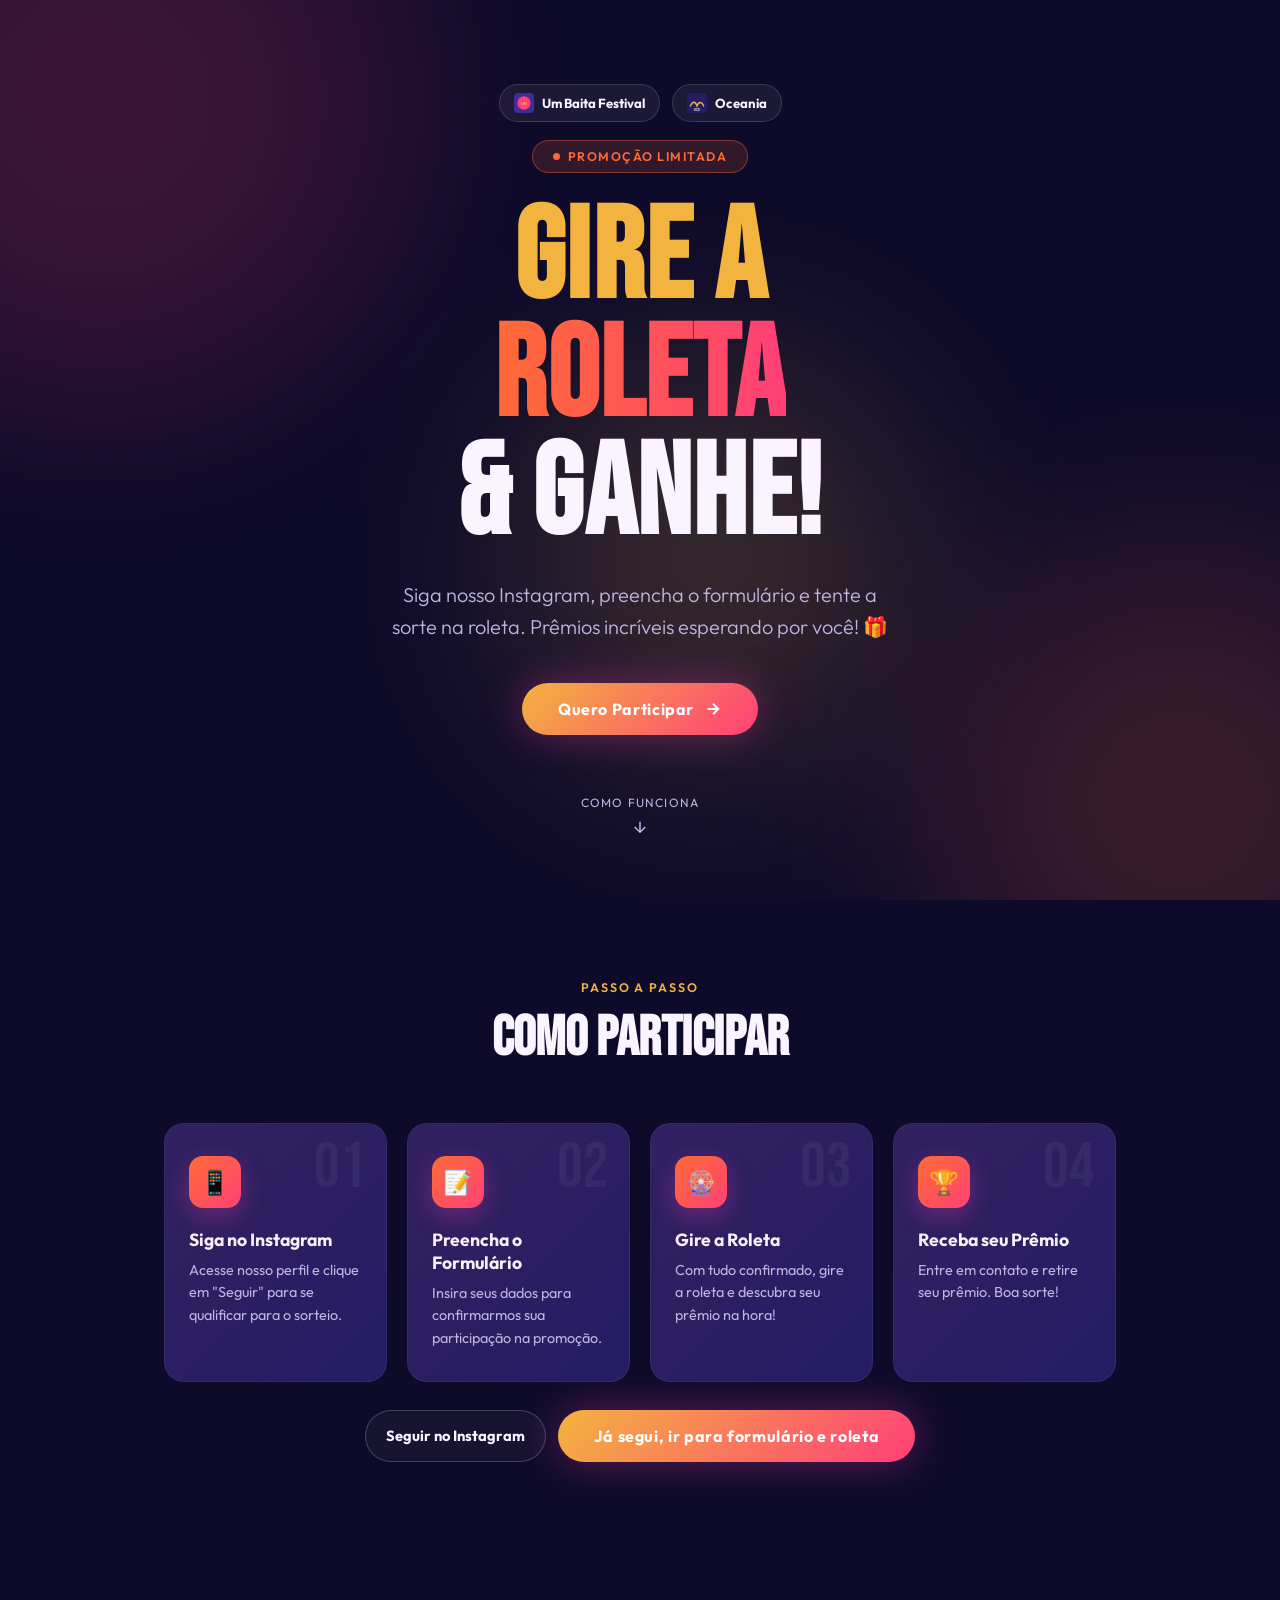
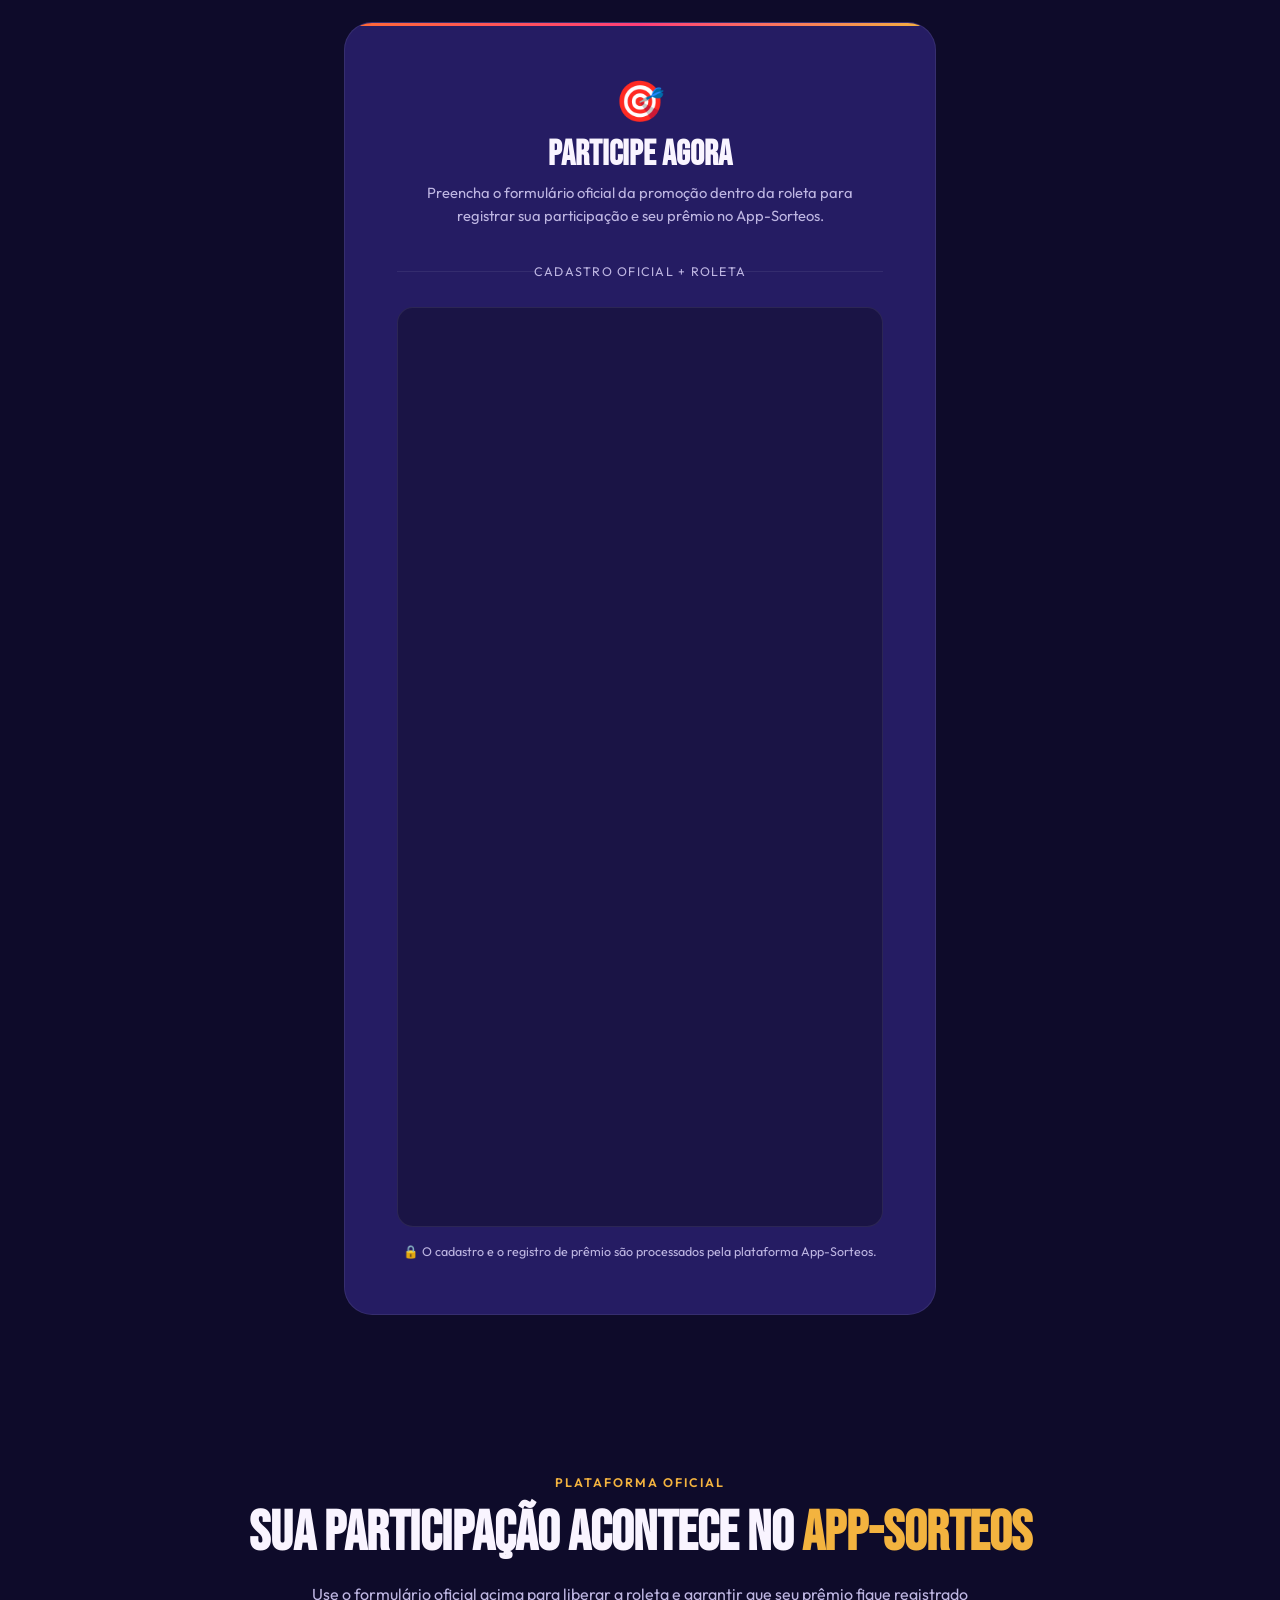
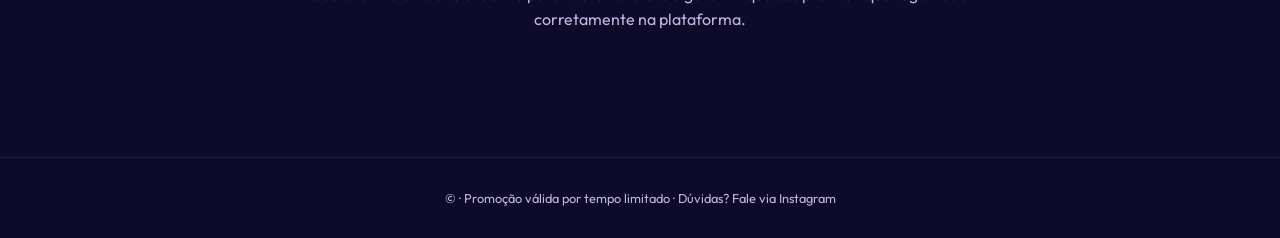
==== commit 1c8e4ba2: "Organiza LP em pastas de CSS, JS e assets" ====
--- a/landing-promocional.html
+++ b/landing-promocional.html
@@ -5,492 +5,8 @@
   <meta name="viewport" content="width=device-width, initial-scale=1.0" />
   <title>Gire a Roleta & Ganhe!</title>
   <link href="https://fonts.googleapis.com/css2?family=Bebas+Neue&family=Outfit:wght@300;400;600;700&display=swap" rel="stylesheet" />
-  <style>
-    :root {
-      --gold: #F3B33F;
-      --orange: #FF6B35;
-      --pink: #FF3F78;
-      --violet: #3F2D96;
-      --bg: #0E0B2A;
-      --surface: #1A1445;
-      --card: #251C63;
-      --text: #F9F4FF;
-      --muted: #BEB6E2;
-    }
+    <link rel="stylesheet" href="css/styles.css" />
 
-    *, *::before, *::after { box-sizing: border-box; margin: 0; padding: 0; }
-
-    html { scroll-behavior: smooth; }
-
-    body {
-      font-family: 'Outfit', sans-serif;
-      background: var(--bg);
-      color: var(--text);
-      overflow-x: hidden;
-    }
-
-    /* ── BACKGROUND BLOBS ── */
-    .blobs {
-      position: fixed; inset: 0; z-index: 0; pointer-events: none; overflow: hidden;
-    }
-    .blob {
-      position: absolute; border-radius: 50%; filter: blur(100px); opacity: 0.18;
-      animation: drift 18s ease-in-out infinite alternate;
-    }
-    .blob-1 { width: 600px; height: 600px; background: var(--pink); top: -200px; left: -200px; animation-delay: 0s; }
-    .blob-2 { width: 500px; height: 500px; background: var(--orange); bottom: -150px; right: -150px; animation-delay: -6s; }
-    .blob-3 { width: 400px; height: 400px; background: var(--gold); top: 40%; left: 40%; animation-delay: -12s; }
-
-    @keyframes drift {
-      from { transform: translate(0, 0) scale(1); }
-      to   { transform: translate(40px, 30px) scale(1.08); }
-    }
-
-    /* ── WRAPPER ── */
-    .wrapper { position: relative; z-index: 1; }
-
-    /* ── HERO ── */
-    .hero {
-      min-height: 100vh;
-      display: flex; flex-direction: column; align-items: center; justify-content: center;
-      text-align: center;
-      padding: 80px 24px 60px;
-      gap: 0;
-    }
-
-    .brand-row {
-      display: flex;
-      gap: 12px;
-      align-items: center;
-      justify-content: center;
-      flex-wrap: wrap;
-      margin-bottom: 18px;
-    }
-    .brand-chip {
-      display: inline-flex;
-      align-items: center;
-      justify-content: center;
-      gap: 8px;
-      padding: 8px 14px;
-      border-radius: 999px;
-      background: rgba(255,255,255,0.06);
-      border: 1px solid rgba(255,255,255,0.14);
-      font-weight: 700;
-      font-size: 0.82rem;
-      color: var(--text);
-    }
-    .brand-chip img {
-      width: 20px;
-      height: 20px;
-      object-fit: contain;
-    }
-
-    .badge {
-      display: inline-flex; align-items: center; gap: 8px;
-      background: rgba(255,109,53,0.15);
-      border: 1px solid rgba(255,109,53,0.4);
-      border-radius: 999px;
-      padding: 8px 20px;
-      font-size: 0.78rem;
-      font-weight: 600;
-      letter-spacing: 0.12em;
-      text-transform: uppercase;
-      color: var(--orange);
-      margin-bottom: 28px;
-      animation: fadeUp 0.6s ease both;
-    }
-    .badge .dot { width: 7px; height: 7px; background: var(--orange); border-radius: 50%; animation: pulse 1.4s ease infinite; }
-    @keyframes pulse { 0%,100%{opacity:1;transform:scale(1)} 50%{opacity:0.5;transform:scale(1.4)} }
-
-    .hero-title {
-      font-family: 'Bebas Neue', sans-serif;
-      font-size: clamp(3.5rem, 10vw, 8rem);
-      line-height: 0.92;
-      letter-spacing: 0.01em;
-      animation: fadeUp 0.6s 0.1s ease both;
-    }
-    .hero-title .line-gold { color: var(--gold); }
-    .hero-title .line-grad {
-      background: linear-gradient(90deg, var(--orange), var(--pink));
-      -webkit-background-clip: text; -webkit-text-fill-color: transparent;
-    }
-
-    .hero-sub {
-      margin-top: 24px;
-      font-size: clamp(1rem, 2.5vw, 1.25rem);
-      color: var(--muted);
-      max-width: 520px;
-      line-height: 1.6;
-      font-weight: 300;
-      animation: fadeUp 0.6s 0.2s ease both;
-    }
-
-    .hero-cta {
-      margin-top: 40px;
-      animation: fadeUp 0.6s 0.3s ease both;
-    }
-    .btn-primary {
-      display: inline-flex; align-items: center; gap: 10px;
-      background: linear-gradient(135deg, var(--gold), var(--pink));
-      color: #fff;
-      font-family: 'Outfit', sans-serif;
-      font-weight: 700;
-      font-size: 1rem;
-      letter-spacing: 0.04em;
-      padding: 16px 36px;
-      border-radius: 999px;
-      border: none;
-      cursor: pointer;
-      text-decoration: none;
-      transition: transform 0.2s, box-shadow 0.2s;
-      box-shadow: 0 0 40px rgba(255,60,172,0.35);
-    }
-    .btn-primary:hover { transform: translateY(-3px) scale(1.03); box-shadow: 0 0 60px rgba(255,60,172,0.5); }
-    .btn-primary svg { transition: transform 0.2s; }
-    .btn-primary:hover svg { transform: translateX(4px); }
-
-    .scroll-hint {
-      margin-top: 60px;
-      display: flex; flex-direction: column; align-items: center; gap: 8px;
-      color: var(--muted); font-size: 0.75rem; letter-spacing: 0.1em; text-transform: uppercase;
-      animation: fadeUp 0.6s 0.5s ease both;
-    }
-    .scroll-hint .arrow { animation: bounce 1.6s ease infinite; }
-    @keyframes bounce { 0%,100%{transform:translateY(0)} 50%{transform:translateY(6px)} }
-
-    @keyframes fadeUp { from { opacity:0; transform:translateY(24px); } to { opacity:1; transform:translateY(0); } }
-
-    /* ── STEPS ── */
-    .steps-section {
-      padding: 80px 24px;
-      max-width: 1000px;
-      margin: 0 auto;
-    }
-    .section-label {
-      text-align: center;
-      font-size: 0.78rem;
-      font-weight: 600;
-      letter-spacing: 0.16em;
-      text-transform: uppercase;
-      color: var(--gold);
-      margin-bottom: 16px;
-    }
-    .section-title {
-      font-family: 'Bebas Neue', sans-serif;
-      font-size: clamp(2.2rem, 5vw, 3.5rem);
-      text-align: center;
-      line-height: 1;
-      margin-bottom: 56px;
-    }
-
-    .steps-grid {
-      display: grid;
-      grid-template-columns: repeat(auto-fit, minmax(220px, 1fr));
-      gap: 20px;
-    }
-    .step-card {
-      background: var(--card);
-      border: 1px solid rgba(255,255,255,0.07);
-      border-radius: 20px;
-      padding: 32px 24px;
-      position: relative;
-      overflow: hidden;
-      transition: transform 0.25s, border-color 0.25s;
-    }
-    .step-card:hover { transform: translateY(-6px); border-color: rgba(255,109,53,0.4); }
-    .step-card::before {
-      content: '';
-      position: absolute; inset: 0;
-      background: linear-gradient(135deg, rgba(255,109,53,0.06), transparent);
-      pointer-events: none;
-    }
-    .step-num {
-      font-family: 'Bebas Neue', sans-serif;
-      font-size: 4rem;
-      line-height: 1;
-      color: rgba(255,255,255,0.05);
-      position: absolute; top: 12px; right: 20px;
-    }
-    .step-icon {
-      width: 52px; height: 52px;
-      background: linear-gradient(135deg, var(--orange), var(--pink));
-      border-radius: 14px;
-      display: flex; align-items: center; justify-content: center;
-      font-size: 1.5rem;
-      margin-bottom: 20px;
-      box-shadow: 0 8px 24px rgba(255,60,172,0.3);
-    }
-    .step-card h3 { font-size: 1.1rem; font-weight: 700; margin-bottom: 8px; }
-    .step-card p { font-size: 0.9rem; color: var(--muted); line-height: 1.55; }
-
-    /* ── FORM SECTION ── */
-    .form-section {
-      padding: 80px 24px;
-      max-width: 640px;
-      margin: 0 auto;
-      scroll-margin-top: 40px;
-    }
-    .form-card {
-      background: var(--card);
-      border: 1px solid rgba(255,255,255,0.08);
-      border-radius: 28px;
-      padding: clamp(28px, 6vw, 52px);
-      position: relative;
-      overflow: hidden;
-    }
-    .form-card::before {
-      content: '';
-      position: absolute; top: 0; left: 0; right: 0; height: 3px;
-      background: linear-gradient(90deg, var(--orange), var(--pink), var(--gold));
-    }
-
-    .form-header { text-align: center; margin-bottom: 36px; }
-    .form-header .emoji { font-size: 2.5rem; margin-bottom: 12px; display: block; }
-    .form-header h2 {
-      font-family: 'Bebas Neue', sans-serif;
-      font-size: 2.2rem;
-      line-height: 1;
-      margin-bottom: 10px;
-    }
-    .form-header p { color: var(--muted); font-size: 0.92rem; line-height: 1.55; }
-
-    /* Instagram step */
-    .ig-step {
-      background: rgba(255,109,53,0.1);
-      border: 1px solid rgba(255,109,53,0.3);
-      border-radius: 14px;
-      padding: 18px 20px;
-      display: flex; align-items: center; gap: 16px;
-      margin-bottom: 28px;
-      transition: border-color 0.2s;
-    }
-    .ig-step:hover { border-color: rgba(255,109,53,0.6); }
-    .ig-logo {
-      width: 44px; height: 44px; flex-shrink: 0;
-      background: linear-gradient(135deg, #f09433, #e6683c, #dc2743, #cc2366, #bc1888);
-      border-radius: 12px;
-      display: flex; align-items: center; justify-content: center;
-    }
-    .ig-logo svg { color: #fff; }
-    .ig-step-text { flex: 1; }
-    .ig-step-text strong { display: block; font-size: 0.9rem; margin-bottom: 2px; }
-    .ig-step-text span { font-size: 0.82rem; color: var(--muted); }
-    .ig-btn {
-      display: inline-flex; align-items: center; gap: 6px;
-      background: linear-gradient(135deg, #f09433, #dc2743, #bc1888);
-      color: #fff;
-      font-weight: 700;
-      font-size: 0.82rem;
-      padding: 10px 18px;
-      border-radius: 999px;
-      text-decoration: none;
-      white-space: nowrap;
-      transition: transform 0.2s, opacity 0.2s;
-    }
-    .ig-btn:hover { transform: scale(1.05); opacity: 0.9; }
-
-    /* Confirm checkbox */
-    .confirm-row {
-      display: flex; align-items: flex-start; gap: 12px;
-      margin-bottom: 28px;
-    }
-    .custom-checkbox {
-      width: 22px; height: 22px; flex-shrink: 0; margin-top: 2px;
-      accent-color: var(--orange);
-      cursor: pointer;
-    }
-    .confirm-row label { font-size: 0.88rem; color: var(--muted); line-height: 1.5; cursor: pointer; }
-    .confirm-row label a { color: var(--orange); }
-
-    /* Form fields */
-    .form-group { margin-bottom: 18px; }
-    .form-group label {
-      display: block;
-      font-size: 0.82rem;
-      font-weight: 600;
-      letter-spacing: 0.06em;
-      text-transform: uppercase;
-      color: var(--muted);
-      margin-bottom: 8px;
-    }
-    .form-group input {
-      width: 100%;
-      background: var(--surface);
-      border: 1.5px solid rgba(255,255,255,0.08);
-      border-radius: 12px;
-      padding: 14px 18px;
-      color: var(--text);
-      font-family: 'Outfit', sans-serif;
-      font-size: 1rem;
-      outline: none;
-      transition: border-color 0.2s, box-shadow 0.2s;
-    }
-    .form-group input:focus {
-      border-color: var(--orange);
-      box-shadow: 0 0 0 3px rgba(255,109,53,0.15);
-    }
-    .form-group input::placeholder { color: var(--muted); }
-
-    .form-divider {
-      text-align: center;
-      font-size: 0.78rem;
-      color: var(--muted);
-      letter-spacing: 0.1em;
-      text-transform: uppercase;
-      margin: 28px 0;
-      position: relative;
-    }
-    .form-divider::before, .form-divider::after {
-      content: '';
-      position: absolute; top: 50%;
-      width: calc(50% - 60px);
-      height: 1px;
-      background: rgba(255,255,255,0.07);
-    }
-    .form-divider::before { left: 0; }
-    .form-divider::after { right: 0; }
-
-    .btn-submit {
-      width: 100%;
-      background: linear-gradient(135deg, var(--orange), var(--pink));
-      color: #fff;
-      font-family: 'Outfit', sans-serif;
-      font-weight: 700;
-      font-size: 1.05rem;
-      letter-spacing: 0.04em;
-      padding: 18px;
-      border-radius: 14px;
-      border: none;
-      cursor: pointer;
-      transition: transform 0.2s, box-shadow 0.2s, opacity 0.2s;
-      box-shadow: 0 8px 32px rgba(255,60,172,0.3);
-      margin-top: 8px;
-    }
-    .btn-submit:hover { transform: translateY(-2px); box-shadow: 0 12px 40px rgba(255,60,172,0.45); }
-    .btn-submit:disabled { opacity: 0.5; cursor: not-allowed; transform: none; }
-
-    .privacy-note {
-      text-align: center;
-      font-size: 0.78rem;
-      color: var(--muted);
-      margin-top: 16px;
-      line-height: 1.5;
-    }
-
-    /* ── SUCCESS STATE ── */
-    .success-state {
-      display: none;
-      text-align: center;
-      padding: 20px 0;
-    }
-    .success-state .trophy { font-size: 4rem; display: block; margin-bottom: 16px; animation: pop 0.5s ease; }
-    .success-state h3 {
-      font-family: 'Bebas Neue', sans-serif;
-      font-size: 2rem;
-      margin-bottom: 12px;
-      background: linear-gradient(90deg, var(--gold), var(--orange));
-      -webkit-background-clip: text; -webkit-text-fill-color: transparent;
-    }
-    .success-state p { color: var(--muted); line-height: 1.6; margin-bottom: 28px; }
-    @keyframes pop { from{transform:scale(0) rotate(-20deg)} 60%{transform:scale(1.2) rotate(5deg)} to{transform:scale(1) rotate(0)} }
-
-    /* ── ROLETA SECTION ── */
-    .roleta-section {
-      padding: 80px 24px 100px;
-      max-width: 860px;
-      margin: 0 auto;
-      text-align: center;
-    }
-    .roleta-wrapper {
-      background: var(--card);
-      border: 1px solid rgba(255,255,255,0.08);
-      border-radius: 28px;
-      padding: clamp(32px, 6vw, 56px);
-      position: relative;
-      overflow: hidden;
-    }
-    .roleta-wrapper::before {
-      content: '';
-      position: absolute; top: 0; left: 0; right: 0; height: 3px;
-      background: linear-gradient(90deg, var(--gold), var(--orange), var(--pink));
-    }
-    .roleta-locked {
-      position: absolute; inset: 0;
-      background: rgba(10,10,15,0.92);
-      backdrop-filter: blur(6px);
-      border-radius: 28px;
-      display: flex; flex-direction: column; align-items: center; justify-content: center;
-      z-index: 10;
-      gap: 16px;
-      transition: opacity 0.4s;
-    }
-    .roleta-locked .lock-icon { font-size: 3rem; }
-    .roleta-locked p { color: var(--muted); font-size: 0.95rem; max-width: 280px; line-height: 1.6; text-align: center; }
-    .roleta-locked strong { color: var(--text); }
-
-    .embed-container { min-height: 420px; }
-    .embed-container iframe, .embed-container > * { max-width: 100%; }
-
-
-    .widget-shell {
-      background: var(--surface);
-      border: 1px solid rgba(255,255,255,0.08);
-      border-radius: 16px;
-      padding: 8px;
-      min-height: 920px;
-      overflow: hidden;
-    }
-    .widget-frame {
-      width: 100%;
-      height: 900px;
-    }
-
-    .steps-actions {
-      margin-top: 28px;
-      display: flex;
-      flex-wrap: wrap;
-      justify-content: center;
-      gap: 12px;
-    }
-    .btn-secondary {
-      display: inline-flex;
-      align-items: center;
-      justify-content: center;
-      gap: 8px;
-      border: 1px solid rgba(255,255,255,0.2);
-      border-radius: 999px;
-      text-decoration: none;
-      color: var(--text);
-      padding: 14px 20px;
-      font-weight: 700;
-      font-size: 0.92rem;
-      background: rgba(255,255,255,0.04);
-      transition: transform 0.2s, border-color 0.2s;
-    }
-    .btn-secondary:hover {
-      transform: translateY(-2px);
-      border-color: rgba(255,255,255,0.4);
-    }
-
-    /* ── FOOTER ── */
-    footer {
-      padding: 32px 24px;
-      text-align: center;
-      border-top: 1px solid rgba(255,255,255,0.06);
-      color: var(--muted);
-      font-size: 0.8rem;
-    }
-
-    /* ── RESPONSIVE ── */
-    @media (max-width: 600px) {
-      .ig-step { flex-wrap: wrap; }
-      .ig-btn { width: 100%; justify-content: center; margin-top: 8px; }
-      .steps-grid { grid-template-columns: 1fr; }
-      .widget-shell { min-height: 1120px; padding: 6px; }
-      .widget-frame { height: 1100px; }
-      .brand-row { margin-bottom: 14px; }
-    }
-  </style>
 </head>
 <body>
 
@@ -506,10 +22,13 @@
   <section class="hero">
     <div class="brand-row">
       <span class="brand-chip">
-        <img src="https://app-sorteos.com/favicon.ico" alt="Um Baita Festival" />
+        <img src="assets/logos/um-baita-festival.svg" alt="Um Baita Festival" />
         Um Baita Festival
       </span>
-      <span class="brand-chip">Oceania</span>
+      <span class="brand-chip">
+        <img src="assets/logos/oceania.svg" alt="Oceania" />
+        Oceania
+      </span>
     </div>
     <div class="badge">
       <span class="dot"></span>
@@ -605,11 +124,12 @@
   </section>
 
   <footer>
-    <p>© 2026 · Promoção válida por tempo limitado · Dúvidas? Fale via Instagram</p>
+    <p>© <span id="year"></span> · Promoção válida por tempo limitado · Dúvidas? Fale via Instagram</p>
   </footer>
 
 </div>
 
+<script src="js/main.js"></script>
 <script src="https://app-sorteos.com/embed/embed.js" data-promotion="MNyNdp7v"></script>
 
 
--- a/css/styles.css
+++ b/css/styles.css
@@ -0,0 +1,485 @@
+    :root {
+      --gold: #F3B33F;
+      --orange: #FF6B35;
+      --pink: #FF3F78;
+      --violet: #3F2D96;
+      --bg: #0E0B2A;
+      --surface: #1A1445;
+      --card: #251C63;
+      --text: #F9F4FF;
+      --muted: #BEB6E2;
+    }
+
+    *, *::before, *::after { box-sizing: border-box; margin: 0; padding: 0; }
+
+    html { scroll-behavior: smooth; }
+
+    body {
+      font-family: 'Outfit', sans-serif;
+      background: var(--bg);
+      color: var(--text);
+      overflow-x: hidden;
+    }
+
+    /* ── BACKGROUND BLOBS ── */
+    .blobs {
+      position: fixed; inset: 0; z-index: 0; pointer-events: none; overflow: hidden;
+    }
+    .blob {
+      position: absolute; border-radius: 50%; filter: blur(100px); opacity: 0.18;
+      animation: drift 18s ease-in-out infinite alternate;
+    }
+    .blob-1 { width: 600px; height: 600px; background: var(--pink); top: -200px; left: -200px; animation-delay: 0s; }
+    .blob-2 { width: 500px; height: 500px; background: var(--orange); bottom: -150px; right: -150px; animation-delay: -6s; }
+    .blob-3 { width: 400px; height: 400px; background: var(--gold); top: 40%; left: 40%; animation-delay: -12s; }
+
+    @keyframes drift {
+      from { transform: translate(0, 0) scale(1); }
+      to   { transform: translate(40px, 30px) scale(1.08); }
+    }
+
+    /* ── WRAPPER ── */
+    .wrapper { position: relative; z-index: 1; }
+
+    /* ── HERO ── */
+    .hero {
+      min-height: 100vh;
+      display: flex; flex-direction: column; align-items: center; justify-content: center;
+      text-align: center;
+      padding: 80px 24px 60px;
+      gap: 0;
+    }
+
+    .brand-row {
+      display: flex;
+      gap: 12px;
+      align-items: center;
+      justify-content: center;
+      flex-wrap: wrap;
+      margin-bottom: 18px;
+    }
+    .brand-chip {
+      display: inline-flex;
+      align-items: center;
+      justify-content: center;
+      gap: 8px;
+      padding: 8px 14px;
+      border-radius: 999px;
+      background: rgba(255,255,255,0.06);
+      border: 1px solid rgba(255,255,255,0.14);
+      font-weight: 700;
+      font-size: 0.82rem;
+      color: var(--text);
+    }
+    .brand-chip img {
+      width: 20px;
+      height: 20px;
+      object-fit: contain;
+    }
+
+    .badge {
+      display: inline-flex; align-items: center; gap: 8px;
+      background: rgba(255,109,53,0.15);
+      border: 1px solid rgba(255,109,53,0.4);
+      border-radius: 999px;
+      padding: 8px 20px;
+      font-size: 0.78rem;
+      font-weight: 600;
+      letter-spacing: 0.12em;
+      text-transform: uppercase;
+      color: var(--orange);
+      margin-bottom: 28px;
+      animation: fadeUp 0.6s ease both;
+    }
+    .badge .dot { width: 7px; height: 7px; background: var(--orange); border-radius: 50%; animation: pulse 1.4s ease infinite; }
+    @keyframes pulse { 0%,100%{opacity:1;transform:scale(1)} 50%{opacity:0.5;transform:scale(1.4)} }
+
+    .hero-title {
+      font-family: 'Bebas Neue', sans-serif;
+      font-size: clamp(3.5rem, 10vw, 8rem);
+      line-height: 0.92;
+      letter-spacing: 0.01em;
+      animation: fadeUp 0.6s 0.1s ease both;
+    }
+    .hero-title .line-gold { color: var(--gold); }
+    .hero-title .line-grad {
+      background: linear-gradient(90deg, var(--orange), var(--pink));
+      -webkit-background-clip: text; -webkit-text-fill-color: transparent;
+    }
+
+    .hero-sub {
+      margin-top: 24px;
+      font-size: clamp(1rem, 2.5vw, 1.25rem);
+      color: var(--muted);
+      max-width: 520px;
+      line-height: 1.6;
+      font-weight: 300;
+      animation: fadeUp 0.6s 0.2s ease both;
+    }
+
+    .hero-cta {
+      margin-top: 40px;
+      animation: fadeUp 0.6s 0.3s ease both;
+    }
+    .btn-primary {
+      display: inline-flex; align-items: center; gap: 10px;
+      background: linear-gradient(135deg, var(--gold), var(--pink));
+      color: #fff;
+      font-family: 'Outfit', sans-serif;
+      font-weight: 700;
+      font-size: 1rem;
+      letter-spacing: 0.04em;
+      padding: 16px 36px;
+      border-radius: 999px;
+      border: none;
+      cursor: pointer;
+      text-decoration: none;
+      transition: transform 0.2s, box-shadow 0.2s;
+      box-shadow: 0 0 40px rgba(255,60,172,0.35);
+    }
+    .btn-primary:hover { transform: translateY(-3px) scale(1.03); box-shadow: 0 0 60px rgba(255,60,172,0.5); }
+    .btn-primary svg { transition: transform 0.2s; }
+    .btn-primary:hover svg { transform: translateX(4px); }
+
+    .scroll-hint {
+      margin-top: 60px;
+      display: flex; flex-direction: column; align-items: center; gap: 8px;
+      color: var(--muted); font-size: 0.75rem; letter-spacing: 0.1em; text-transform: uppercase;
+      animation: fadeUp 0.6s 0.5s ease both;
+    }
+    .scroll-hint .arrow { animation: bounce 1.6s ease infinite; }
+    @keyframes bounce { 0%,100%{transform:translateY(0)} 50%{transform:translateY(6px)} }
+
+    @keyframes fadeUp { from { opacity:0; transform:translateY(24px); } to { opacity:1; transform:translateY(0); } }
+
+    /* ── STEPS ── */
+    .steps-section {
+      padding: 80px 24px;
+      max-width: 1000px;
+      margin: 0 auto;
+    }
+    .section-label {
+      text-align: center;
+      font-size: 0.78rem;
+      font-weight: 600;
+      letter-spacing: 0.16em;
+      text-transform: uppercase;
+      color: var(--gold);
+      margin-bottom: 16px;
+    }
+    .section-title {
+      font-family: 'Bebas Neue', sans-serif;
+      font-size: clamp(2.2rem, 5vw, 3.5rem);
+      text-align: center;
+      line-height: 1;
+      margin-bottom: 56px;
+    }
+
+    .steps-grid {
+      display: grid;
+      grid-template-columns: repeat(auto-fit, minmax(220px, 1fr));
+      gap: 20px;
+    }
+    .step-card {
+      background: var(--card);
+      border: 1px solid rgba(255,255,255,0.07);
+      border-radius: 20px;
+      padding: 32px 24px;
+      position: relative;
+      overflow: hidden;
+      transition: transform 0.25s, border-color 0.25s;
+    }
+    .step-card:hover { transform: translateY(-6px); border-color: rgba(255,109,53,0.4); }
+    .step-card::before {
+      content: '';
+      position: absolute; inset: 0;
+      background: linear-gradient(135deg, rgba(255,109,53,0.06), transparent);
+      pointer-events: none;
+    }
+    .step-num {
+      font-family: 'Bebas Neue', sans-serif;
+      font-size: 4rem;
+      line-height: 1;
+      color: rgba(255,255,255,0.05);
+      position: absolute; top: 12px; right: 20px;
+    }
+    .step-icon {
+      width: 52px; height: 52px;
+      background: linear-gradient(135deg, var(--orange), var(--pink));
+      border-radius: 14px;
+      display: flex; align-items: center; justify-content: center;
+      font-size: 1.5rem;
+      margin-bottom: 20px;
+      box-shadow: 0 8px 24px rgba(255,60,172,0.3);
+    }
+    .step-card h3 { font-size: 1.1rem; font-weight: 700; margin-bottom: 8px; }
+    .step-card p { font-size: 0.9rem; color: var(--muted); line-height: 1.55; }
+
+    /* ── FORM SECTION ── */
+    .form-section {
+      padding: 80px 24px;
+      max-width: 640px;
+      margin: 0 auto;
+      scroll-margin-top: 40px;
+    }
+    .form-card {
+      background: var(--card);
+      border: 1px solid rgba(255,255,255,0.08);
+      border-radius: 28px;
+      padding: clamp(28px, 6vw, 52px);
+      position: relative;
+      overflow: hidden;
+    }
+    .form-card::before {
+      content: '';
+      position: absolute; top: 0; left: 0; right: 0; height: 3px;
+      background: linear-gradient(90deg, var(--orange), var(--pink), var(--gold));
+    }
+
+    .form-header { text-align: center; margin-bottom: 36px; }
+    .form-header .emoji { font-size: 2.5rem; margin-bottom: 12px; display: block; }
+    .form-header h2 {
+      font-family: 'Bebas Neue', sans-serif;
+      font-size: 2.2rem;
+      line-height: 1;
+      margin-bottom: 10px;
+    }
+    .form-header p { color: var(--muted); font-size: 0.92rem; line-height: 1.55; }
+
+    /* Instagram step */
+    .ig-step {
+      background: rgba(255,109,53,0.1);
+      border: 1px solid rgba(255,109,53,0.3);
+      border-radius: 14px;
+      padding: 18px 20px;
+      display: flex; align-items: center; gap: 16px;
+      margin-bottom: 28px;
+      transition: border-color 0.2s;
+    }
+    .ig-step:hover { border-color: rgba(255,109,53,0.6); }
+    .ig-logo {
+      width: 44px; height: 44px; flex-shrink: 0;
+      background: linear-gradient(135deg, #f09433, #e6683c, #dc2743, #cc2366, #bc1888);
+      border-radius: 12px;
+      display: flex; align-items: center; justify-content: center;
+    }
+    .ig-logo svg { color: #fff; }
+    .ig-step-text { flex: 1; }
+    .ig-step-text strong { display: block; font-size: 0.9rem; margin-bottom: 2px; }
+    .ig-step-text span { font-size: 0.82rem; color: var(--muted); }
+    .ig-btn {
+      display: inline-flex; align-items: center; gap: 6px;
+      background: linear-gradient(135deg, #f09433, #dc2743, #bc1888);
+      color: #fff;
+      font-weight: 700;
+      font-size: 0.82rem;
+      padding: 10px 18px;
+      border-radius: 999px;
+      text-decoration: none;
+      white-space: nowrap;
+      transition: transform 0.2s, opacity 0.2s;
+    }
+    .ig-btn:hover { transform: scale(1.05); opacity: 0.9; }
+
+    /* Confirm checkbox */
+    .confirm-row {
+      display: flex; align-items: flex-start; gap: 12px;
+      margin-bottom: 28px;
+    }
+    .custom-checkbox {
+      width: 22px; height: 22px; flex-shrink: 0; margin-top: 2px;
+      accent-color: var(--orange);
+      cursor: pointer;
+    }
+    .confirm-row label { font-size: 0.88rem; color: var(--muted); line-height: 1.5; cursor: pointer; }
+    .confirm-row label a { color: var(--orange); }
+
+    /* Form fields */
+    .form-group { margin-bottom: 18px; }
+    .form-group label {
+      display: block;
+      font-size: 0.82rem;
+      font-weight: 600;
+      letter-spacing: 0.06em;
+      text-transform: uppercase;
+      color: var(--muted);
+      margin-bottom: 8px;
+    }
+    .form-group input {
+      width: 100%;
+      background: var(--surface);
+      border: 1.5px solid rgba(255,255,255,0.08);
+      border-radius: 12px;
+      padding: 14px 18px;
+      color: var(--text);
+      font-family: 'Outfit', sans-serif;
+      font-size: 1rem;
+      outline: none;
+      transition: border-color 0.2s, box-shadow 0.2s;
+    }
+    .form-group input:focus {
+      border-color: var(--orange);
+      box-shadow: 0 0 0 3px rgba(255,109,53,0.15);
+    }
+    .form-group input::placeholder { color: var(--muted); }
+
+    .form-divider {
+      text-align: center;
+      font-size: 0.78rem;
+      color: var(--muted);
+      letter-spacing: 0.1em;
+      text-transform: uppercase;
+      margin: 28px 0;
+      position: relative;
+    }
+    .form-divider::before, .form-divider::after {
+      content: '';
+      position: absolute; top: 50%;
+      width: calc(50% - 60px);
+      height: 1px;
+      background: rgba(255,255,255,0.07);
+    }
+    .form-divider::before { left: 0; }
+    .form-divider::after { right: 0; }
+
+    .btn-submit {
+      width: 100%;
+      background: linear-gradient(135deg, var(--orange), var(--pink));
+      color: #fff;
+      font-family: 'Outfit', sans-serif;
+      font-weight: 700;
+      font-size: 1.05rem;
+      letter-spacing: 0.04em;
+      padding: 18px;
+      border-radius: 14px;
+      border: none;
+      cursor: pointer;
+      transition: transform 0.2s, box-shadow 0.2s, opacity 0.2s;
+      box-shadow: 0 8px 32px rgba(255,60,172,0.3);
+      margin-top: 8px;
+    }
+    .btn-submit:hover { transform: translateY(-2px); box-shadow: 0 12px 40px rgba(255,60,172,0.45); }
+    .btn-submit:disabled { opacity: 0.5; cursor: not-allowed; transform: none; }
+
+    .privacy-note {
+      text-align: center;
+      font-size: 0.78rem;
+      color: var(--muted);
+      margin-top: 16px;
+      line-height: 1.5;
+    }
+
+    /* ── SUCCESS STATE ── */
+    .success-state {
+      display: none;
+      text-align: center;
+      padding: 20px 0;
+    }
+    .success-state .trophy { font-size: 4rem; display: block; margin-bottom: 16px; animation: pop 0.5s ease; }
+    .success-state h3 {
+      font-family: 'Bebas Neue', sans-serif;
+      font-size: 2rem;
+      margin-bottom: 12px;
+      background: linear-gradient(90deg, var(--gold), var(--orange));
+      -webkit-background-clip: text; -webkit-text-fill-color: transparent;
+    }
+    .success-state p { color: var(--muted); line-height: 1.6; margin-bottom: 28px; }
+    @keyframes pop { from{transform:scale(0) rotate(-20deg)} 60%{transform:scale(1.2) rotate(5deg)} to{transform:scale(1) rotate(0)} }
+
+    /* ── ROLETA SECTION ── */
+    .roleta-section {
+      padding: 80px 24px 100px;
+      max-width: 860px;
+      margin: 0 auto;
+      text-align: center;
+    }
+    .roleta-wrapper {
+      background: var(--card);
+      border: 1px solid rgba(255,255,255,0.08);
+      border-radius: 28px;
+      padding: clamp(32px, 6vw, 56px);
+      position: relative;
+      overflow: hidden;
+    }
+    .roleta-wrapper::before {
+      content: '';
+      position: absolute; top: 0; left: 0; right: 0; height: 3px;
+      background: linear-gradient(90deg, var(--gold), var(--orange), var(--pink));
+    }
+    .roleta-locked {
+      position: absolute; inset: 0;
+      background: rgba(10,10,15,0.92);
+      backdrop-filter: blur(6px);
+      border-radius: 28px;
+      display: flex; flex-direction: column; align-items: center; justify-content: center;
+      z-index: 10;
+      gap: 16px;
+      transition: opacity 0.4s;
+    }
+    .roleta-locked .lock-icon { font-size: 3rem; }
+    .roleta-locked p { color: var(--muted); font-size: 0.95rem; max-width: 280px; line-height: 1.6; text-align: center; }
+    .roleta-locked strong { color: var(--text); }
+
+    .embed-container { min-height: 420px; }
+    .embed-container iframe, .embed-container > * { max-width: 100%; }
+
+
+    .widget-shell {
+      background: var(--surface);
+      border: 1px solid rgba(255,255,255,0.08);
+      border-radius: 16px;
+      padding: 8px;
+      min-height: 920px;
+      overflow: hidden;
+    }
+    .widget-frame {
+      width: 100%;
+      height: 900px;
+    }
+
+    .steps-actions {
+      margin-top: 28px;
+      display: flex;
+      flex-wrap: wrap;
+      justify-content: center;
+      gap: 12px;
+    }
+    .btn-secondary {
+      display: inline-flex;
+      align-items: center;
+      justify-content: center;
+      gap: 8px;
+      border: 1px solid rgba(255,255,255,0.2);
+      border-radius: 999px;
+      text-decoration: none;
+      color: var(--text);
+      padding: 14px 20px;
+      font-weight: 700;
+      font-size: 0.92rem;
+      background: rgba(255,255,255,0.04);
+      transition: transform 0.2s, border-color 0.2s;
+    }
+    .btn-secondary:hover {
+      transform: translateY(-2px);
+      border-color: rgba(255,255,255,0.4);
+    }
+
+    /* ── FOOTER ── */
+    footer {
+      padding: 32px 24px;
+      text-align: center;
+      border-top: 1px solid rgba(255,255,255,0.06);
+      color: var(--muted);
+      font-size: 0.8rem;
+    }
+
+    /* ── RESPONSIVE ── */
+    @media (max-width: 600px) {
+      .ig-step { flex-wrap: wrap; }
+      .ig-btn { width: 100%; justify-content: center; margin-top: 8px; }
+      .steps-grid { grid-template-columns: 1fr; }
+      .widget-shell { min-height: 1120px; padding: 6px; }
+      .widget-frame { height: 1100px; }
+      .brand-row { margin-bottom: 14px; }
+    }
+  
